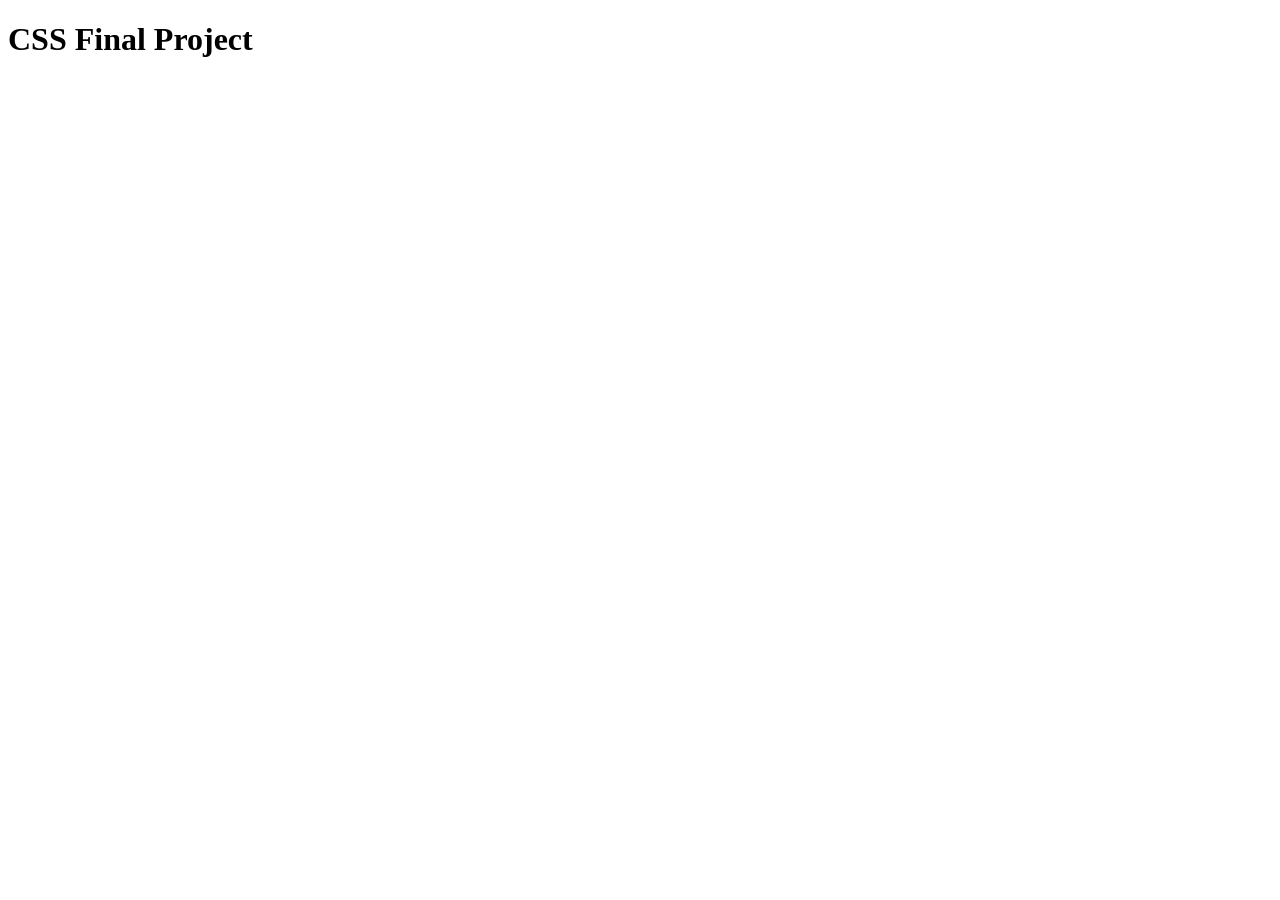
==== index.html @ 3f0e7e7d "edited index" ====
<!DOCTYPE html>
<html lang="en">
<head>
    <meta charset="UTF-8">
    <meta name="viewport" content="width=device-width, initial-scale=1.0">
    <title>Document</title>
</head>
<body>
    <h1>CSS Final Project</h1>
</body>
</html>
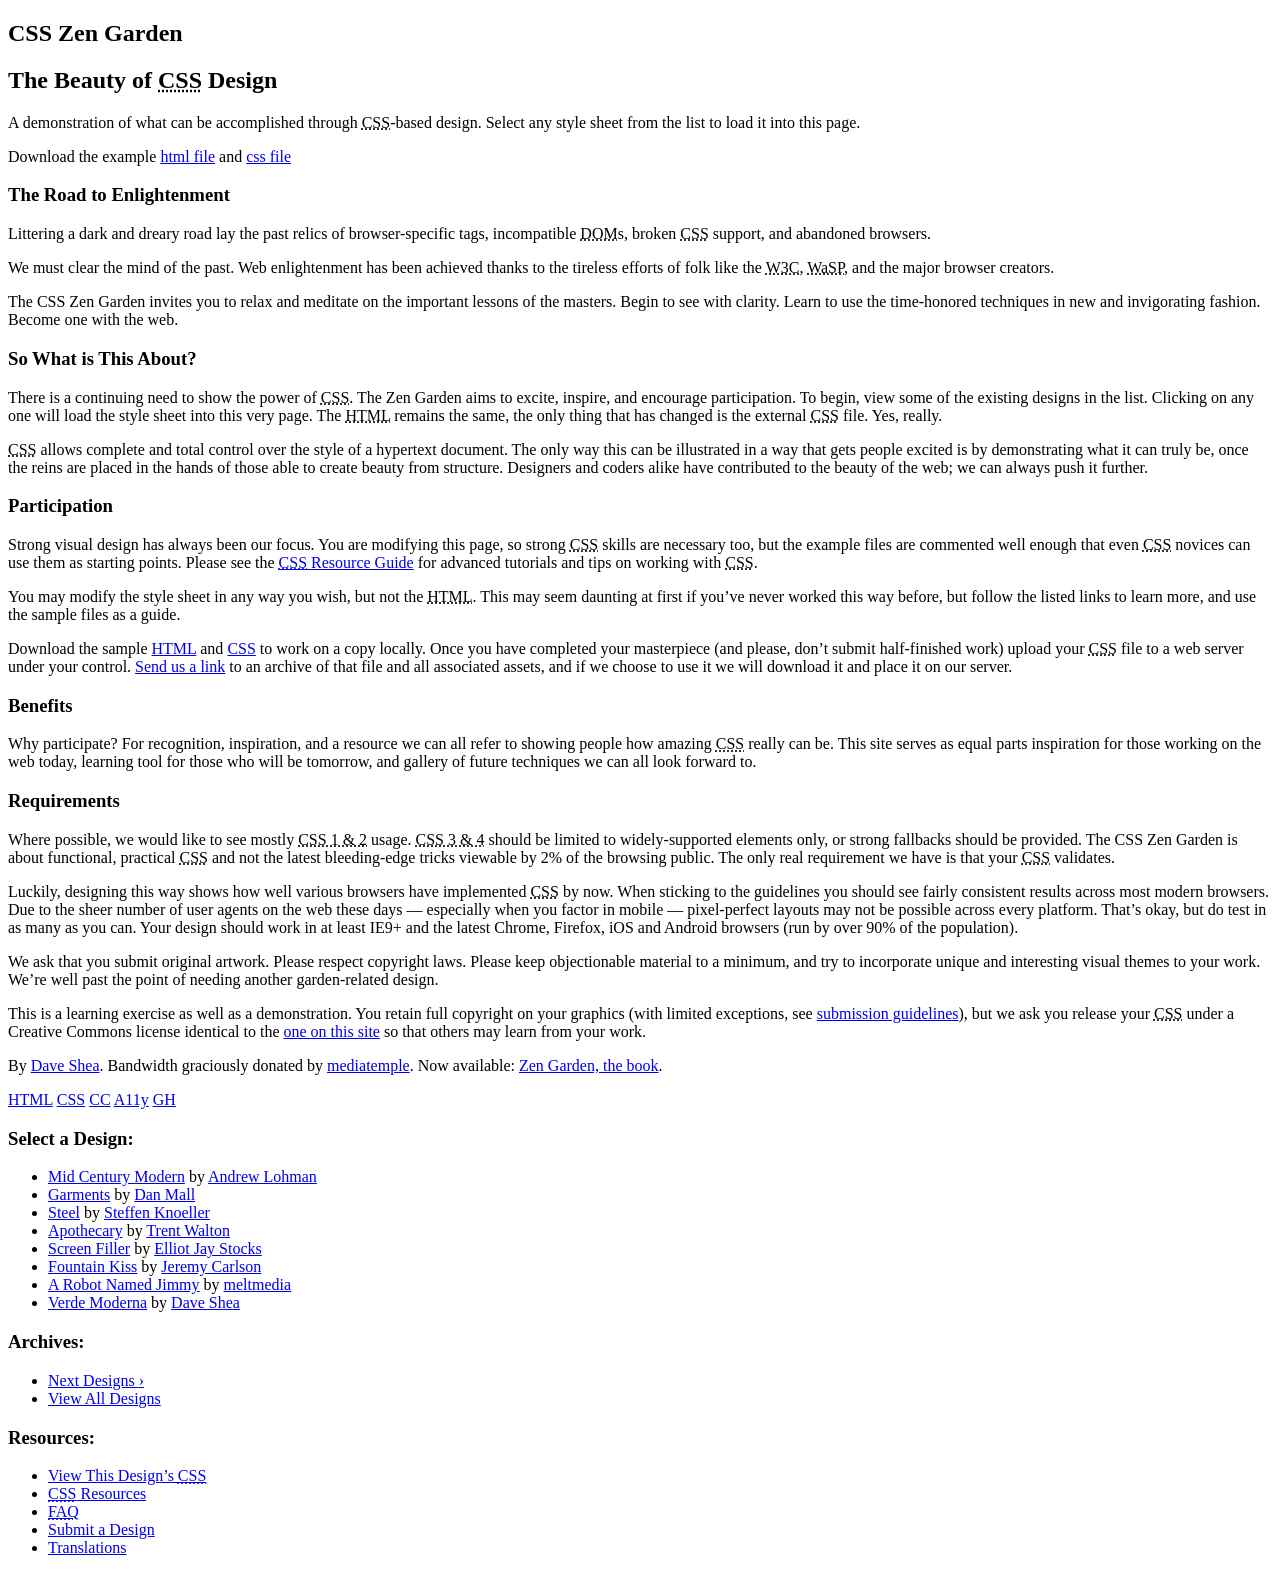
==== commit a71301fc: "unzipped the starter files into the folder for final project" ====
--- a/index.html
+++ b/index.html
@@ -1,11 +1,144 @@
 <!DOCTYPE html>
 <html lang="en">
 <head>
-    <meta charset="UTF-8">
-    <meta name="viewport" content="width=device-width, initial-scale=1.0">
-    <title>Document</title>
+	<meta charset="utf-8">
+	<title>CSS Zen Garden: The Beauty of CSS Design</title>
+	<link rel="stylesheet" media="screen" href="style.css">
+	<meta name="viewport" content="width=device-width, initial-scale=1.0">
 </head>
-<body>
-    <h1>CSS Final Project</h1>
+
+<body id="css-zen-garden">
+<div class="page-wrapper">
+
+	<section class="intro" id="zen-intro">
+		<header role="banner">
+			<h1>CSS Zen Garden</h1>
+			<h2>The Beauty of <abbr title="Cascading Style Sheets">CSS</abbr> Design</h2>
+		</header>
+
+		<div class="summary" id="zen-summary" role="article">
+			<p>A demonstration of what can be accomplished through <abbr title="Cascading Style Sheets">CSS</abbr>-based design. Select any style sheet from the list to load it into this page.</p>
+			<p>Download the example <a href="http://www.csszengarden.com/examples/index" title="This page's source HTML code, not to be modified.">html file</a> and <a href="http://www.csszengarden.com/examples/style.css" title="This page's sample CSS, the file you may modify.">css file</a></p>
+		</div>
+
+		<div class="preamble" id="zen-preamble" role="article">
+			<h3>The Road to Enlightenment</h3>
+			<p>Littering a dark and dreary road lay the past relics of browser-specific tags, incompatible <abbr title="Document Object Model">DOM</abbr>s, broken <abbr title="Cascading Style Sheets">CSS</abbr> support, and abandoned browsers.</p>
+			<p>We must clear the mind of the past. Web enlightenment has been achieved thanks to the tireless efforts of folk like the <abbr title="World Wide Web Consortium">W3C</abbr>, <abbr title="Web Standards Project">WaSP</abbr>, and the major browser creators.</p>
+			<p>The CSS Zen Garden invites you to relax and meditate on the important lessons of the masters. Begin to see with clarity. Learn to use the time-honored techniques in new and invigorating fashion. Become one with the web.</p>
+		</div>
+	</section>
+
+	<div class="main supporting" id="zen-supporting" role="main">
+		<div class="explanation" id="zen-explanation" role="article">
+			<h3>So What is This About?</h3>
+			<p>There is a continuing need to show the power of <abbr title="Cascading Style Sheets">CSS</abbr>. The Zen Garden aims to excite, inspire, and encourage participation. To begin, view some of the existing designs in the list. Clicking on any one will load the style sheet into this very page. The <abbr title="HyperText Markup Language">HTML</abbr> remains the same, the only thing that has changed is the external <abbr title="Cascading Style Sheets">CSS</abbr> file. Yes, really.</p>
+			<p><abbr title="Cascading Style Sheets">CSS</abbr> allows complete and total control over the style of a hypertext document. The only way this can be illustrated in a way that gets people excited is by demonstrating what it can truly be, once the reins are placed in the hands of those able to create beauty from structure. Designers and coders alike have contributed to the beauty of the web; we can always push it further.</p>
+		</div>
+
+		<div class="participation" id="zen-participation" role="article">
+			<h3>Participation</h3>
+			<p>Strong visual design has always been our focus. You are modifying this page, so strong <abbr title="Cascading Style Sheets">CSS</abbr> skills are necessary too, but the example files are commented well enough that even <abbr title="Cascading Style Sheets">CSS</abbr> novices can use them as starting points. Please see the <a href="http://www.mezzoblue.com/zengarden/resources/" title="A listing of CSS-related resources"><abbr title="Cascading Style Sheets">CSS</abbr> Resource Guide</a> for advanced tutorials and tips on working with <abbr title="Cascading Style Sheets">CSS</abbr>.</p>
+			<p>You may modify the style sheet in any way you wish, but not the <abbr title="HyperText Markup Language">HTML</abbr>. This may seem daunting at first if you&#8217;ve never worked this way before, but follow the listed links to learn more, and use the sample files as a guide.</p>
+			<p>Download the sample <a href="http://www.csszengarden.com/examples/index" title="This page's source HTML code, not to be modified.">HTML</a> and <a href="http://www.csszengarden.com/examples/style.css" title="This page's sample CSS, the file you may modify.">CSS</a> to work on a copy locally. Once you have completed your masterpiece (and please, don&#8217;t submit half-finished work) upload your <abbr title="Cascading Style Sheets">CSS</abbr> file to a web server under your control. <a href="http://www.mezzoblue.com/zengarden/submit/" title="Use the contact form to send us your CSS file">Send us a link</a> to an archive of that file and all associated assets, and if we choose to use it we will download it and place it on our server.</p>
+		</div>
+
+		<div class="benefits" id="zen-benefits" role="article">
+			<h3>Benefits</h3>
+			<p>Why participate? For recognition, inspiration, and a resource we can all refer to showing people how amazing <abbr title="Cascading Style Sheets">CSS</abbr> really can be. This site serves as equal parts inspiration for those working on the web today, learning tool for those who will be tomorrow, and gallery of future techniques we can all look forward to.</p>
+		</div>
+
+		<div class="requirements" id="zen-requirements" role="article">
+			<h3>Requirements</h3>
+			<p>Where possible, we would like to see mostly <abbr title="Cascading Style Sheets, levels 1 and 2">CSS 1 &amp; 2</abbr> usage. <abbr title="Cascading Style Sheets, levels 3 and 4">CSS 3 &amp; 4</abbr> should be limited to widely-supported elements only, or strong fallbacks should be provided. The CSS Zen Garden is about functional, practical <abbr title="Cascading Style Sheets">CSS</abbr> and not the latest bleeding-edge tricks viewable by 2% of the browsing public. The only real requirement we have is that your <abbr title="Cascading Style Sheets">CSS</abbr> validates.</p>
+			<p>Luckily, designing this way shows how well various browsers have implemented <abbr title="Cascading Style Sheets">CSS</abbr> by now. When sticking to the guidelines you should see fairly consistent results across most modern browsers. Due to the sheer number of user agents on the web these days &#8212; especially when you factor in mobile &#8212; pixel-perfect layouts may not be possible across every platform. That&#8217;s okay, but do test in as many as you can. Your design should work in at least IE9+ and the latest Chrome, Firefox, iOS and Android browsers (run by over 90% of the population).</p>
+			<p>We ask that you submit original artwork. Please respect copyright laws. Please keep objectionable material to a minimum, and try to incorporate unique and interesting visual themes to your work. We&#8217;re well past the point of needing another garden-related design.</p>
+			<p>This is a learning exercise as well as a demonstration. You retain full copyright on your graphics (with limited exceptions, see <a href="http://www.mezzoblue.com/zengarden/submit/guidelines/">submission guidelines</a>), but we ask you release your <abbr title="Cascading Style Sheets">CSS</abbr> under a Creative Commons license identical to the <a href="http://creativecommons.org/licenses/by-nc-sa/3.0/" title="View the Zen Garden's license information.">one on this site</a> so that others may learn from your work.</p>
+			<p role="contentinfo">By <a href="http://www.mezzoblue.com/">Dave Shea</a>. Bandwidth graciously donated by <a href="http://www.mediatemple.net/">mediatemple</a>. Now available: <a href="http://www.amazon.com/exec/obidos/ASIN/0321303474/mezzoblue-20/">Zen Garden, the book</a>.</p>
+		</div>
+
+		<footer>
+			<a href="http://validator.w3.org/check/referer" title="Check the validity of this site&#8217;s HTML" class="zen-validate-html">HTML</a>
+			<a href="http://jigsaw.w3.org/css-validator/check/referer" title="Check the validity of this site&#8217;s CSS" class="zen-validate-css">CSS</a>
+			<a href="http://creativecommons.org/licenses/by-nc-sa/3.0/" title="View the Creative Commons license of this site: Attribution-NonCommercial-ShareAlike." class="zen-license">CC</a>
+			<a href="http://mezzoblue.com/zengarden/faq/#aaa" title="Read about the accessibility of this site" class="zen-accessibility">A11y</a>
+			<a href="https://github.com/mezzoblue/csszengarden.com" title="Fork this site on Github" class="zen-github">GH</a>
+		</footer>
+
+	</div>
+
+
+	<aside class="sidebar" role="complementary">
+		<div class="wrapper">
+
+			<div class="design-selection" id="design-selection">
+				<h3 class="select">Select a Design:</h3>
+				<nav role="navigation">
+					<ul>
+					<li>
+						<a href="http://www.csszengarden.com/221/" class="design-name">Mid Century Modern</a> by						<a href="http://andrewlohman.com/" class="designer-name">Andrew Lohman</a>
+					</li>					<li>
+						<a href="http://www.csszengarden.com/220/" class="design-name">Garments</a> by						<a href="http://danielmall.com/" class="designer-name">Dan Mall</a>
+					</li>					<li>
+						<a href="http://www.csszengarden.com/219/" class="design-name">Steel</a> by						<a href="http://steffen-knoeller.de" class="designer-name">Steffen Knoeller</a>
+					</li>					<li>
+						<a href="http://www.csszengarden.com/218/" class="design-name">Apothecary</a> by						<a href="http://trentwalton.com" class="designer-name">Trent Walton</a>
+					</li>					<li>
+						<a href="http://www.csszengarden.com/217/" class="design-name">Screen Filler</a> by						<a href="http://elliotjaystocks.com/" class="designer-name">Elliot Jay Stocks</a>
+					</li>					<li>
+						<a href="http://www.csszengarden.com/216/" class="design-name">Fountain Kiss</a> by						<a href="http://jeremycarlson.com" class="designer-name">Jeremy Carlson</a>
+					</li>					<li>
+						<a href="http://www.csszengarden.com/215/" class="design-name">A Robot Named Jimmy</a> by						<a href="http://meltmedia.com/" class="designer-name">meltmedia</a>
+					</li>					<li>
+						<a href="http://www.csszengarden.com/214/" class="design-name">Verde Moderna</a> by						<a href="http://www.mezzoblue.com/" class="designer-name">Dave Shea</a>
+					</li>					</ul>
+				</nav>
+			</div>
+
+			<div class="design-archives" id="design-archives">
+				<h3 class="archives">Archives:</h3>
+				<nav role="navigation">
+					<ul>
+						<li class="next">
+							<a href="http://www.csszengarden.com/214/page1">
+								Next Designs <span class="indicator">&rsaquo;</span>
+							</a>
+						</li>
+						<li class="viewall">
+							<a href="http://www.mezzoblue.com/zengarden/alldesigns/" title="View every submission to the Zen Garden.">
+								View All Designs							</a>
+						</li>
+					</ul>
+				</nav>
+			</div>
+
+			<div class="zen-resources" id="zen-resources">
+				<h3 class="resources">Resources:</h3>
+				<ul>
+					<li class="view-css">
+						<a href="style.css" title="View the source CSS file of the currently-viewed design.">
+							View This Design&#8217;s <abbr title="Cascading Style Sheets">CSS</abbr>						</a>
+					</li>
+					<li class="css-resources">
+						<a href="http://www.mezzoblue.com/zengarden/resources/" title="Links to great sites with information on using CSS.">
+							<abbr title="Cascading Style Sheets">CSS</abbr> Resources						</a>
+					</li>
+					<li class="zen-faq">
+						<a href="http://www.mezzoblue.com/zengarden/faq/" title="A list of Frequently Asked Questions about the Zen Garden.">
+							<abbr title="Frequently Asked Questions">FAQ</abbr>						</a>
+					</li>
+					<li class="zen-submit">
+						<a href="http://www.mezzoblue.com/zengarden/submit/" title="Send in your own CSS file.">
+							Submit a Design						</a>
+					</li>
+					<li class="zen-translations">
+						<a href="http://www.mezzoblue.com/zengarden/translations/" title="View translated versions of this page.">
+							Translations						</a>
+					</li>
+				</ul>
+			</div>
+		</div>
+	</aside>
+</div>
 </body>
 </html>
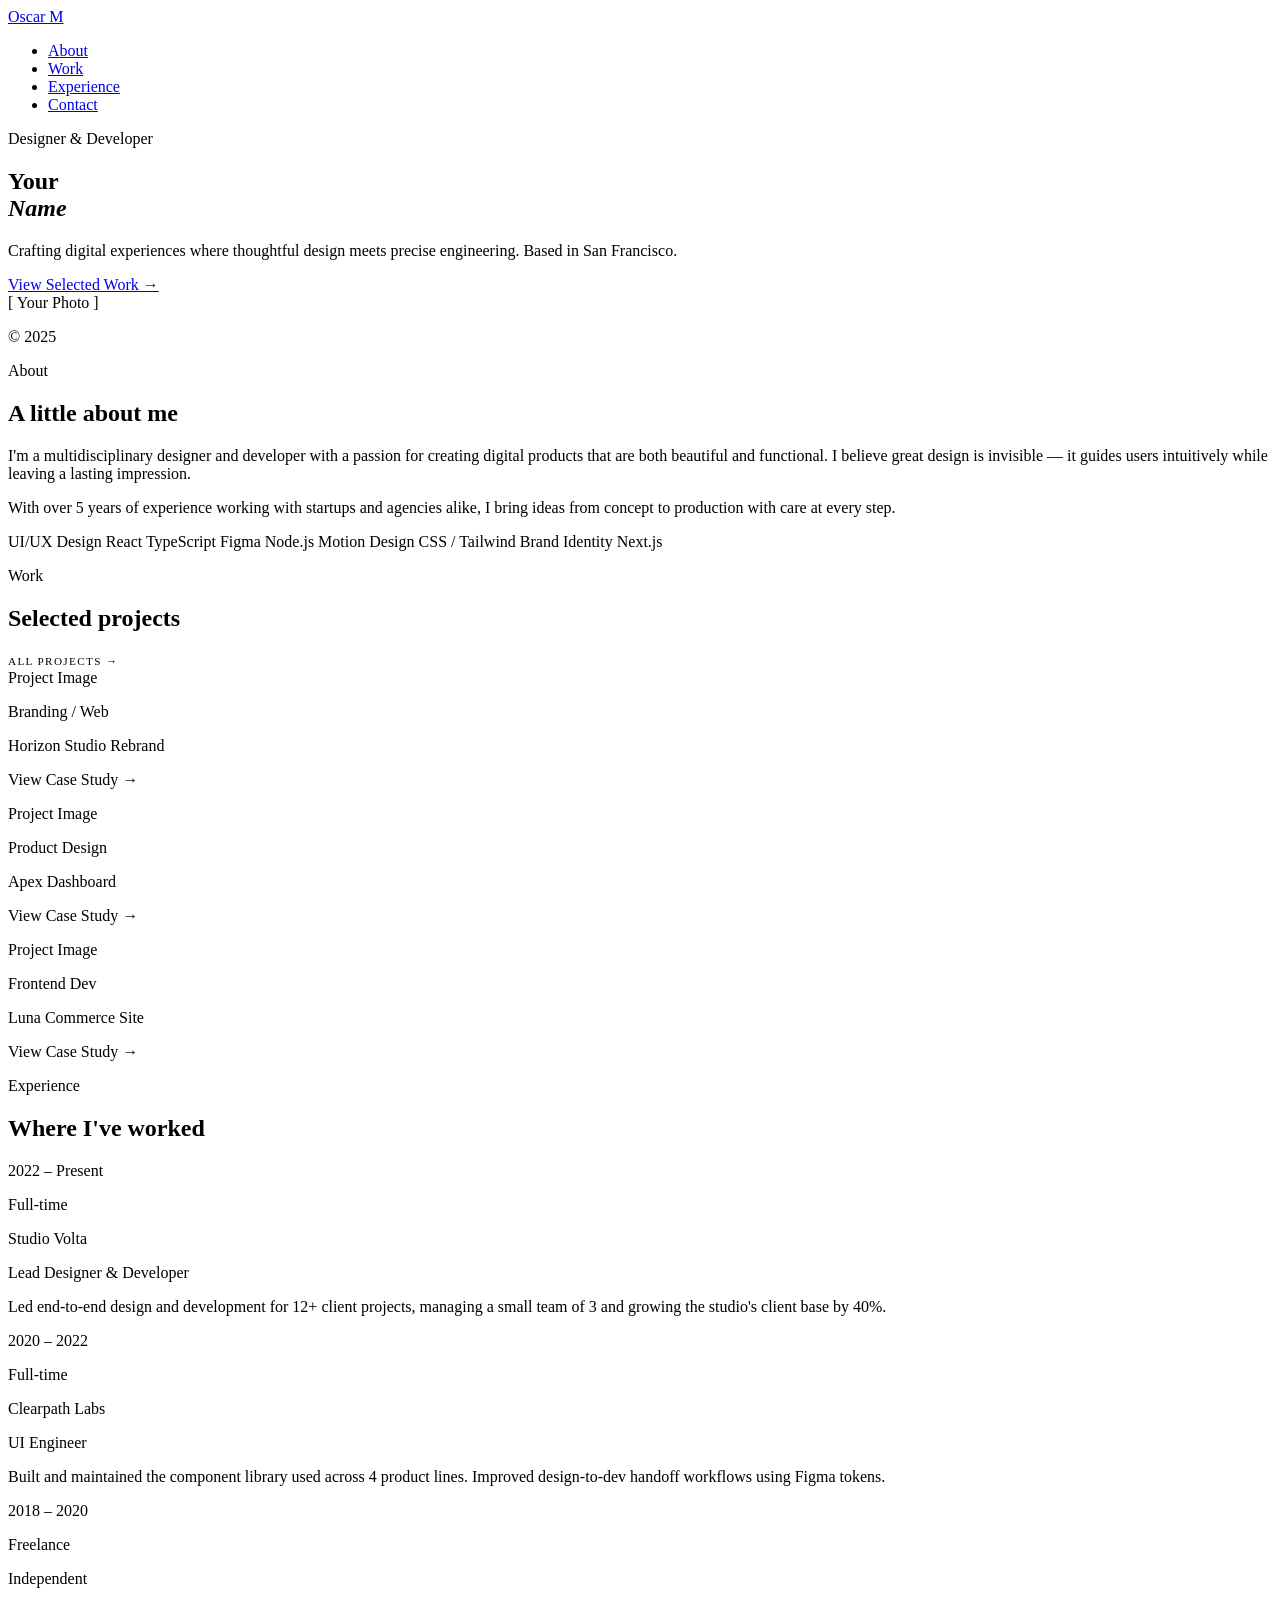
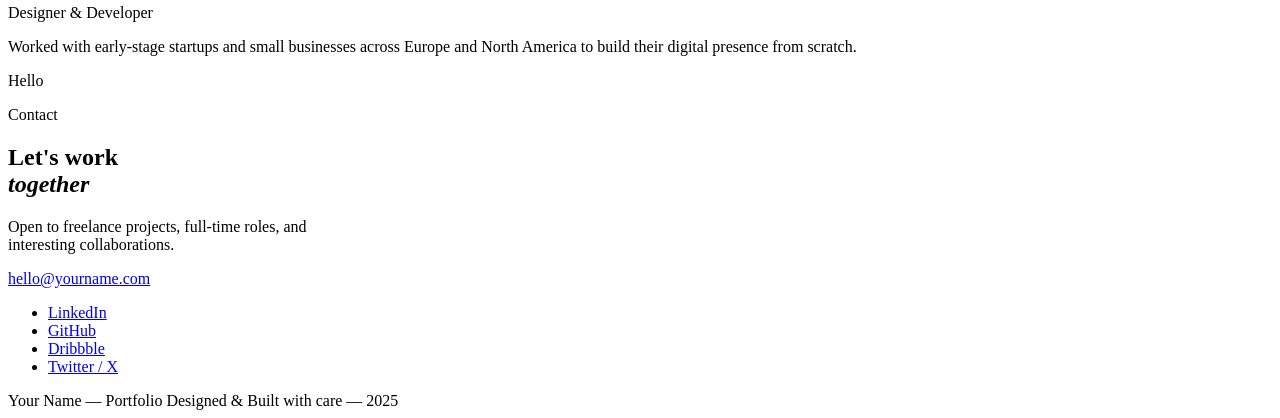
==== commit a08e1230: "Rename Main.html to index.html" ====
--- a/index.html
+++ b/index.html
@@ -1,144 +1,205 @@
-<!DOCTYPE html>
-<html lang="en">
-<head>
-	<meta charset="utf-8">
-	<title>CSS Zen Garden: The Beauty of CSS Design</title>
-	<link rel="stylesheet" media="screen" href="style.css">
-	<meta name="viewport" content="width=device-width, initial-scale=1.0">
-</head>
-
-<body id="css-zen-garden">
-<div class="page-wrapper">
-
-	<section class="intro" id="zen-intro">
-		<header role="banner">
-			<h1>CSS Zen Garden</h1>
-			<h2>The Beauty of <abbr title="Cascading Style Sheets">CSS</abbr> Design</h2>
-		</header>
-
-		<div class="summary" id="zen-summary" role="article">
-			<p>A demonstration of what can be accomplished through <abbr title="Cascading Style Sheets">CSS</abbr>-based design. Select any style sheet from the list to load it into this page.</p>
-			<p>Download the example <a href="http://www.csszengarden.com/examples/index" title="This page's source HTML code, not to be modified.">html file</a> and <a href="http://www.csszengarden.com/examples/style.css" title="This page's sample CSS, the file you may modify.">css file</a></p>
-		</div>
-
-		<div class="preamble" id="zen-preamble" role="article">
-			<h3>The Road to Enlightenment</h3>
-			<p>Littering a dark and dreary road lay the past relics of browser-specific tags, incompatible <abbr title="Document Object Model">DOM</abbr>s, broken <abbr title="Cascading Style Sheets">CSS</abbr> support, and abandoned browsers.</p>
-			<p>We must clear the mind of the past. Web enlightenment has been achieved thanks to the tireless efforts of folk like the <abbr title="World Wide Web Consortium">W3C</abbr>, <abbr title="Web Standards Project">WaSP</abbr>, and the major browser creators.</p>
-			<p>The CSS Zen Garden invites you to relax and meditate on the important lessons of the masters. Begin to see with clarity. Learn to use the time-honored techniques in new and invigorating fashion. Become one with the web.</p>
-		</div>
-	</section>
-
-	<div class="main supporting" id="zen-supporting" role="main">
-		<div class="explanation" id="zen-explanation" role="article">
-			<h3>So What is This About?</h3>
-			<p>There is a continuing need to show the power of <abbr title="Cascading Style Sheets">CSS</abbr>. The Zen Garden aims to excite, inspire, and encourage participation. To begin, view some of the existing designs in the list. Clicking on any one will load the style sheet into this very page. The <abbr title="HyperText Markup Language">HTML</abbr> remains the same, the only thing that has changed is the external <abbr title="Cascading Style Sheets">CSS</abbr> file. Yes, really.</p>
-			<p><abbr title="Cascading Style Sheets">CSS</abbr> allows complete and total control over the style of a hypertext document. The only way this can be illustrated in a way that gets people excited is by demonstrating what it can truly be, once the reins are placed in the hands of those able to create beauty from structure. Designers and coders alike have contributed to the beauty of the web; we can always push it further.</p>
-		</div>
-
-		<div class="participation" id="zen-participation" role="article">
-			<h3>Participation</h3>
-			<p>Strong visual design has always been our focus. You are modifying this page, so strong <abbr title="Cascading Style Sheets">CSS</abbr> skills are necessary too, but the example files are commented well enough that even <abbr title="Cascading Style Sheets">CSS</abbr> novices can use them as starting points. Please see the <a href="http://www.mezzoblue.com/zengarden/resources/" title="A listing of CSS-related resources"><abbr title="Cascading Style Sheets">CSS</abbr> Resource Guide</a> for advanced tutorials and tips on working with <abbr title="Cascading Style Sheets">CSS</abbr>.</p>
-			<p>You may modify the style sheet in any way you wish, but not the <abbr title="HyperText Markup Language">HTML</abbr>. This may seem daunting at first if you&#8217;ve never worked this way before, but follow the listed links to learn more, and use the sample files as a guide.</p>
-			<p>Download the sample <a href="http://www.csszengarden.com/examples/index" title="This page's source HTML code, not to be modified.">HTML</a> and <a href="http://www.csszengarden.com/examples/style.css" title="This page's sample CSS, the file you may modify.">CSS</a> to work on a copy locally. Once you have completed your masterpiece (and please, don&#8217;t submit half-finished work) upload your <abbr title="Cascading Style Sheets">CSS</abbr> file to a web server under your control. <a href="http://www.mezzoblue.com/zengarden/submit/" title="Use the contact form to send us your CSS file">Send us a link</a> to an archive of that file and all associated assets, and if we choose to use it we will download it and place it on our server.</p>
-		</div>
-
-		<div class="benefits" id="zen-benefits" role="article">
-			<h3>Benefits</h3>
-			<p>Why participate? For recognition, inspiration, and a resource we can all refer to showing people how amazing <abbr title="Cascading Style Sheets">CSS</abbr> really can be. This site serves as equal parts inspiration for those working on the web today, learning tool for those who will be tomorrow, and gallery of future techniques we can all look forward to.</p>
-		</div>
-
-		<div class="requirements" id="zen-requirements" role="article">
-			<h3>Requirements</h3>
-			<p>Where possible, we would like to see mostly <abbr title="Cascading Style Sheets, levels 1 and 2">CSS 1 &amp; 2</abbr> usage. <abbr title="Cascading Style Sheets, levels 3 and 4">CSS 3 &amp; 4</abbr> should be limited to widely-supported elements only, or strong fallbacks should be provided. The CSS Zen Garden is about functional, practical <abbr title="Cascading Style Sheets">CSS</abbr> and not the latest bleeding-edge tricks viewable by 2% of the browsing public. The only real requirement we have is that your <abbr title="Cascading Style Sheets">CSS</abbr> validates.</p>
-			<p>Luckily, designing this way shows how well various browsers have implemented <abbr title="Cascading Style Sheets">CSS</abbr> by now. When sticking to the guidelines you should see fairly consistent results across most modern browsers. Due to the sheer number of user agents on the web these days &#8212; especially when you factor in mobile &#8212; pixel-perfect layouts may not be possible across every platform. That&#8217;s okay, but do test in as many as you can. Your design should work in at least IE9+ and the latest Chrome, Firefox, iOS and Android browsers (run by over 90% of the population).</p>
-			<p>We ask that you submit original artwork. Please respect copyright laws. Please keep objectionable material to a minimum, and try to incorporate unique and interesting visual themes to your work. We&#8217;re well past the point of needing another garden-related design.</p>
-			<p>This is a learning exercise as well as a demonstration. You retain full copyright on your graphics (with limited exceptions, see <a href="http://www.mezzoblue.com/zengarden/submit/guidelines/">submission guidelines</a>), but we ask you release your <abbr title="Cascading Style Sheets">CSS</abbr> under a Creative Commons license identical to the <a href="http://creativecommons.org/licenses/by-nc-sa/3.0/" title="View the Zen Garden's license information.">one on this site</a> so that others may learn from your work.</p>
-			<p role="contentinfo">By <a href="http://www.mezzoblue.com/">Dave Shea</a>. Bandwidth graciously donated by <a href="http://www.mediatemple.net/">mediatemple</a>. Now available: <a href="http://www.amazon.com/exec/obidos/ASIN/0321303474/mezzoblue-20/">Zen Garden, the book</a>.</p>
-		</div>
-
-		<footer>
-			<a href="http://validator.w3.org/check/referer" title="Check the validity of this site&#8217;s HTML" class="zen-validate-html">HTML</a>
-			<a href="http://jigsaw.w3.org/css-validator/check/referer" title="Check the validity of this site&#8217;s CSS" class="zen-validate-css">CSS</a>
-			<a href="http://creativecommons.org/licenses/by-nc-sa/3.0/" title="View the Creative Commons license of this site: Attribution-NonCommercial-ShareAlike." class="zen-license">CC</a>
-			<a href="http://mezzoblue.com/zengarden/faq/#aaa" title="Read about the accessibility of this site" class="zen-accessibility">A11y</a>
-			<a href="https://github.com/mezzoblue/csszengarden.com" title="Fork this site on Github" class="zen-github">GH</a>
-		</footer>
-
-	</div>
-
-
-	<aside class="sidebar" role="complementary">
-		<div class="wrapper">
-
-			<div class="design-selection" id="design-selection">
-				<h3 class="select">Select a Design:</h3>
-				<nav role="navigation">
-					<ul>
-					<li>
-						<a href="http://www.csszengarden.com/221/" class="design-name">Mid Century Modern</a> by						<a href="http://andrewlohman.com/" class="designer-name">Andrew Lohman</a>
-					</li>					<li>
-						<a href="http://www.csszengarden.com/220/" class="design-name">Garments</a> by						<a href="http://danielmall.com/" class="designer-name">Dan Mall</a>
-					</li>					<li>
-						<a href="http://www.csszengarden.com/219/" class="design-name">Steel</a> by						<a href="http://steffen-knoeller.de" class="designer-name">Steffen Knoeller</a>
-					</li>					<li>
-						<a href="http://www.csszengarden.com/218/" class="design-name">Apothecary</a> by						<a href="http://trentwalton.com" class="designer-name">Trent Walton</a>
-					</li>					<li>
-						<a href="http://www.csszengarden.com/217/" class="design-name">Screen Filler</a> by						<a href="http://elliotjaystocks.com/" class="designer-name">Elliot Jay Stocks</a>
-					</li>					<li>
-						<a href="http://www.csszengarden.com/216/" class="design-name">Fountain Kiss</a> by						<a href="http://jeremycarlson.com" class="designer-name">Jeremy Carlson</a>
-					</li>					<li>
-						<a href="http://www.csszengarden.com/215/" class="design-name">A Robot Named Jimmy</a> by						<a href="http://meltmedia.com/" class="designer-name">meltmedia</a>
-					</li>					<li>
-						<a href="http://www.csszengarden.com/214/" class="design-name">Verde Moderna</a> by						<a href="http://www.mezzoblue.com/" class="designer-name">Dave Shea</a>
-					</li>					</ul>
-				</nav>
-			</div>
-
-			<div class="design-archives" id="design-archives">
-				<h3 class="archives">Archives:</h3>
-				<nav role="navigation">
-					<ul>
-						<li class="next">
-							<a href="http://www.csszengarden.com/214/page1">
-								Next Designs <span class="indicator">&rsaquo;</span>
-							</a>
-						</li>
-						<li class="viewall">
-							<a href="http://www.mezzoblue.com/zengarden/alldesigns/" title="View every submission to the Zen Garden.">
-								View All Designs							</a>
-						</li>
-					</ul>
-				</nav>
-			</div>
-
-			<div class="zen-resources" id="zen-resources">
-				<h3 class="resources">Resources:</h3>
-				<ul>
-					<li class="view-css">
-						<a href="style.css" title="View the source CSS file of the currently-viewed design.">
-							View This Design&#8217;s <abbr title="Cascading Style Sheets">CSS</abbr>						</a>
-					</li>
-					<li class="css-resources">
-						<a href="http://www.mezzoblue.com/zengarden/resources/" title="Links to great sites with information on using CSS.">
-							<abbr title="Cascading Style Sheets">CSS</abbr> Resources						</a>
-					</li>
-					<li class="zen-faq">
-						<a href="http://www.mezzoblue.com/zengarden/faq/" title="A list of Frequently Asked Questions about the Zen Garden.">
-							<abbr title="Frequently Asked Questions">FAQ</abbr>						</a>
-					</li>
-					<li class="zen-submit">
-						<a href="http://www.mezzoblue.com/zengarden/submit/" title="Send in your own CSS file.">
-							Submit a Design						</a>
-					</li>
-					<li class="zen-translations">
-						<a href="http://www.mezzoblue.com/zengarden/translations/" title="View translated versions of this page.">
-							Translations						</a>
-					</li>
-				</ul>
-			</div>
-		</div>
-	</aside>
-</div>
-</body>
-</html>+<!DOCTYPE html>
+<html lang="en">
+<head>
+    <meta charset="UTF-8">
+    <meta name="viewport" content="width=device-width, initial-scale=1.0">
+    <title>Document</title>
+</head>
+<body>
+    <div class="cursor" id="cursor"></div>
+  <div class="cursor-ring" id="cursorRing"></div>
+
+  <!-- NAV -->
+  <nav>
+    <a class="nav-logo" href="#">Oscar M</a>
+    <ul class="nav-links">
+      <li><a href="#about">About</a></li>
+      <li><a href="#work">Work</a></li>
+      <li><a href="#experience">Experience</a></li>
+      <li><a href="#contact">Contact</a></li>
+    </ul>
+  </nav>
+
+  <!-- HERO -->
+  <section id="hero">
+    <div class="hero-left">
+      <p class="hero-eyebrow">Designer &amp; Developer</p>
+      <h1 class="hero-name">Your<br /><em>Name</em></h1>
+      <p class="hero-tagline">
+        Crafting digital experiences where thoughtful design meets precise engineering. Based in San Francisco.
+      </p>
+      <a href="#work" class="hero-cta">View Selected Work →</a>
+    </div>
+    <div class="hero-right">
+      <div class="hero-photo-placeholder">[ Your Photo ]</div>
+      <p class="hero-number">©&nbsp;2025</p>
+    </div>
+  </section>
+
+  <!-- ABOUT -->
+  <section id="about">
+    <div>
+      <p class="section-label">About</p>
+      <h2 class="section-title reveal">A little about me</h2>
+    </div>
+    <div class="reveal">
+      <div class="about-bio">
+        <p>I'm a multidisciplinary designer and developer with a passion for creating digital products that are both beautiful and functional. I believe great design is invisible — it guides users intuitively while leaving a lasting impression.</p>
+        <p>With over 5 years of experience working with startups and agencies alike, I bring ideas from concept to production with care at every step.</p>
+      </div>
+      <div class="skills-grid">
+        <span class="skill-tag">UI/UX Design</span>
+        <span class="skill-tag">React</span>
+        <span class="skill-tag">TypeScript</span>
+        <span class="skill-tag">Figma</span>
+        <span class="skill-tag">Node.js</span>
+        <span class="skill-tag">Motion Design</span>
+        <span class="skill-tag">CSS / Tailwind</span>
+        <span class="skill-tag">Brand Identity</span>
+        <span class="skill-tag">Next.js</span>
+      </div>
+    </div>
+  </section>
+
+  <!-- WORK -->
+  <section id="work">
+    <div class="work-header reveal">
+      <div>
+        <p class="section-label">Work</p>
+        <h2 class="section-title">Selected projects</h2>
+      </div>
+      <a href="#" style="font-family:var(--font-mono);font-size:0.7rem;letter-spacing:0.12em;text-transform:uppercase;color:var(--muted);text-decoration:none;border-bottom:1px solid var(--sand);padding-bottom:0.2rem;">All Projects →</a>
+    </div>
+    <div class="projects-grid reveal">
+      <div class="project-card">
+        <div class="project-img-placeholder">Project Image</div>
+        <div class="project-overlay">
+          <p class="project-category">Branding / Web</p>
+          <p class="project-name">Horizon Studio Rebrand</p>
+          <p class="project-arrow">View Case Study →</p>
+        </div>
+      </div>
+      <div class="project-card">
+        <div class="project-img-placeholder">Project Image</div>
+        <div class="project-overlay">
+          <p class="project-category">Product Design</p>
+          <p class="project-name">Apex Dashboard</p>
+          <p class="project-arrow">View Case Study →</p>
+        </div>
+      </div>
+      <div class="project-card">
+        <div class="project-img-placeholder">Project Image</div>
+        <div class="project-overlay">
+          <p class="project-category">Frontend Dev</p>
+          <p class="project-name">Luna Commerce Site</p>
+          <p class="project-arrow">View Case Study →</p>
+        </div>
+      </div>
+    </div>
+  </section>
+
+  <!-- EXPERIENCE -->
+  <section id="experience">
+    <div>
+      <p class="section-label">Experience</p>
+      <h2 class="section-title reveal">Where I've worked</h2>
+    </div>
+    <div class="exp-list">
+      <div class="exp-item reveal">
+        <div>
+          <p class="exp-meta exp-year">2022 – Present</p>
+          <p class="exp-meta">Full-time</p>
+        </div>
+        <div>
+          <p class="exp-company">Studio Volta</p>
+          <p class="exp-role">Lead Designer &amp; Developer</p>
+          <p class="exp-desc">Led end-to-end design and development for 12+ client projects, managing a small team of 3 and growing the studio's client base by 40%.</p>
+        </div>
+      </div>
+      <div class="exp-item reveal">
+        <div>
+          <p class="exp-meta exp-year">2020 – 2022</p>
+          <p class="exp-meta">Full-time</p>
+        </div>
+        <div>
+          <p class="exp-company">Clearpath Labs</p>
+          <p class="exp-role">UI Engineer</p>
+          <p class="exp-desc">Built and maintained the component library used across 4 product lines. Improved design-to-dev handoff workflows using Figma tokens.</p>
+        </div>
+      </div>
+      <div class="exp-item reveal">
+        <div>
+          <p class="exp-meta exp-year">2018 – 2020</p>
+          <p class="exp-meta">Freelance</p>
+        </div>
+        <div>
+          <p class="exp-company">Independent</p>
+          <p class="exp-role">Designer &amp; Developer</p>
+          <p class="exp-desc">Worked with early-stage startups and small businesses across Europe and North America to build their digital presence from scratch.</p>
+        </div>
+      </div>
+    </div>
+  </section>
+
+  <!-- CONTACT -->
+  <section id="contact">
+    <p class="contact-bg-text">Hello</p>
+    <div class="contact-content reveal">
+      <p class="section-label" style="justify-content:center">Contact</p>
+      <h2 class="contact-title">Let's work<br /><em style="font-style:italic;color:var(--rust)">together</em></h2>
+      <p class="contact-sub">Open to freelance projects, full-time roles, and<br />interesting collaborations.</p>
+      <a href="mailto:hello@yourname.com" class="contact-email">hello@yourname.com</a>
+      <ul class="social-links">
+        <li><a href="#">LinkedIn</a></li>
+        <li><a href="#">GitHub</a></li>
+        <li><a href="#">Dribbble</a></li>
+        <li><a href="#">Twitter / X</a></li>
+      </ul>
+    </div>
+  </section>
+
+  <!-- FOOTER -->
+  <footer>
+    <span>Your Name — Portfolio</span>
+    <span>Designed &amp; Built with care — 2025</span>
+  </footer>
+
+  <script>
+    // Custom cursor
+    const cursor = document.getElementById('cursor');
+    const ring = document.getElementById('cursorRing');
+    let mx = 0, my = 0, rx = 0, ry = 0;
+    document.addEventListener('mousemove', e => { mx = e.clientX; my = e.clientY; });
+    (function animateCursor() {
+      cursor.style.left = mx + 'px';
+      cursor.style.top = my + 'px';
+      rx += (mx - rx) * 0.12;
+      ry += (my - ry) * 0.12;
+      ring.style.left = rx + 'px';
+      ring.style.top = ry + 'px';
+      requestAnimationFrame(animateCursor);
+    })();
+    document.querySelectorAll('a, button, .project-card, .skill-tag').forEach(el => {
+      el.addEventListener('mouseenter', () => {
+        cursor.style.width = '18px'; cursor.style.height = '18px';
+        ring.style.width = '52px'; ring.style.height = '52px';
+      });
+      el.addEventListener('mouseleave', () => {
+        cursor.style.width = '10px'; cursor.style.height = '10px';
+        ring.style.width = '36px'; ring.style.height = '36px';
+      });
+    });
+
+    // Scroll reveal
+    const reveals = document.querySelectorAll('.reveal');
+    const obs = new IntersectionObserver((entries) => {
+      entries.forEach((e, i) => {
+        if (e.isIntersecting) {
+          setTimeout(() => e.target.classList.add('visible'), i * 80);
+        }
+      });
+    }, { threshold: 0.1 });
+    reveals.forEach(el => obs.observe(el));
+  </script>
+</body>
+</html>
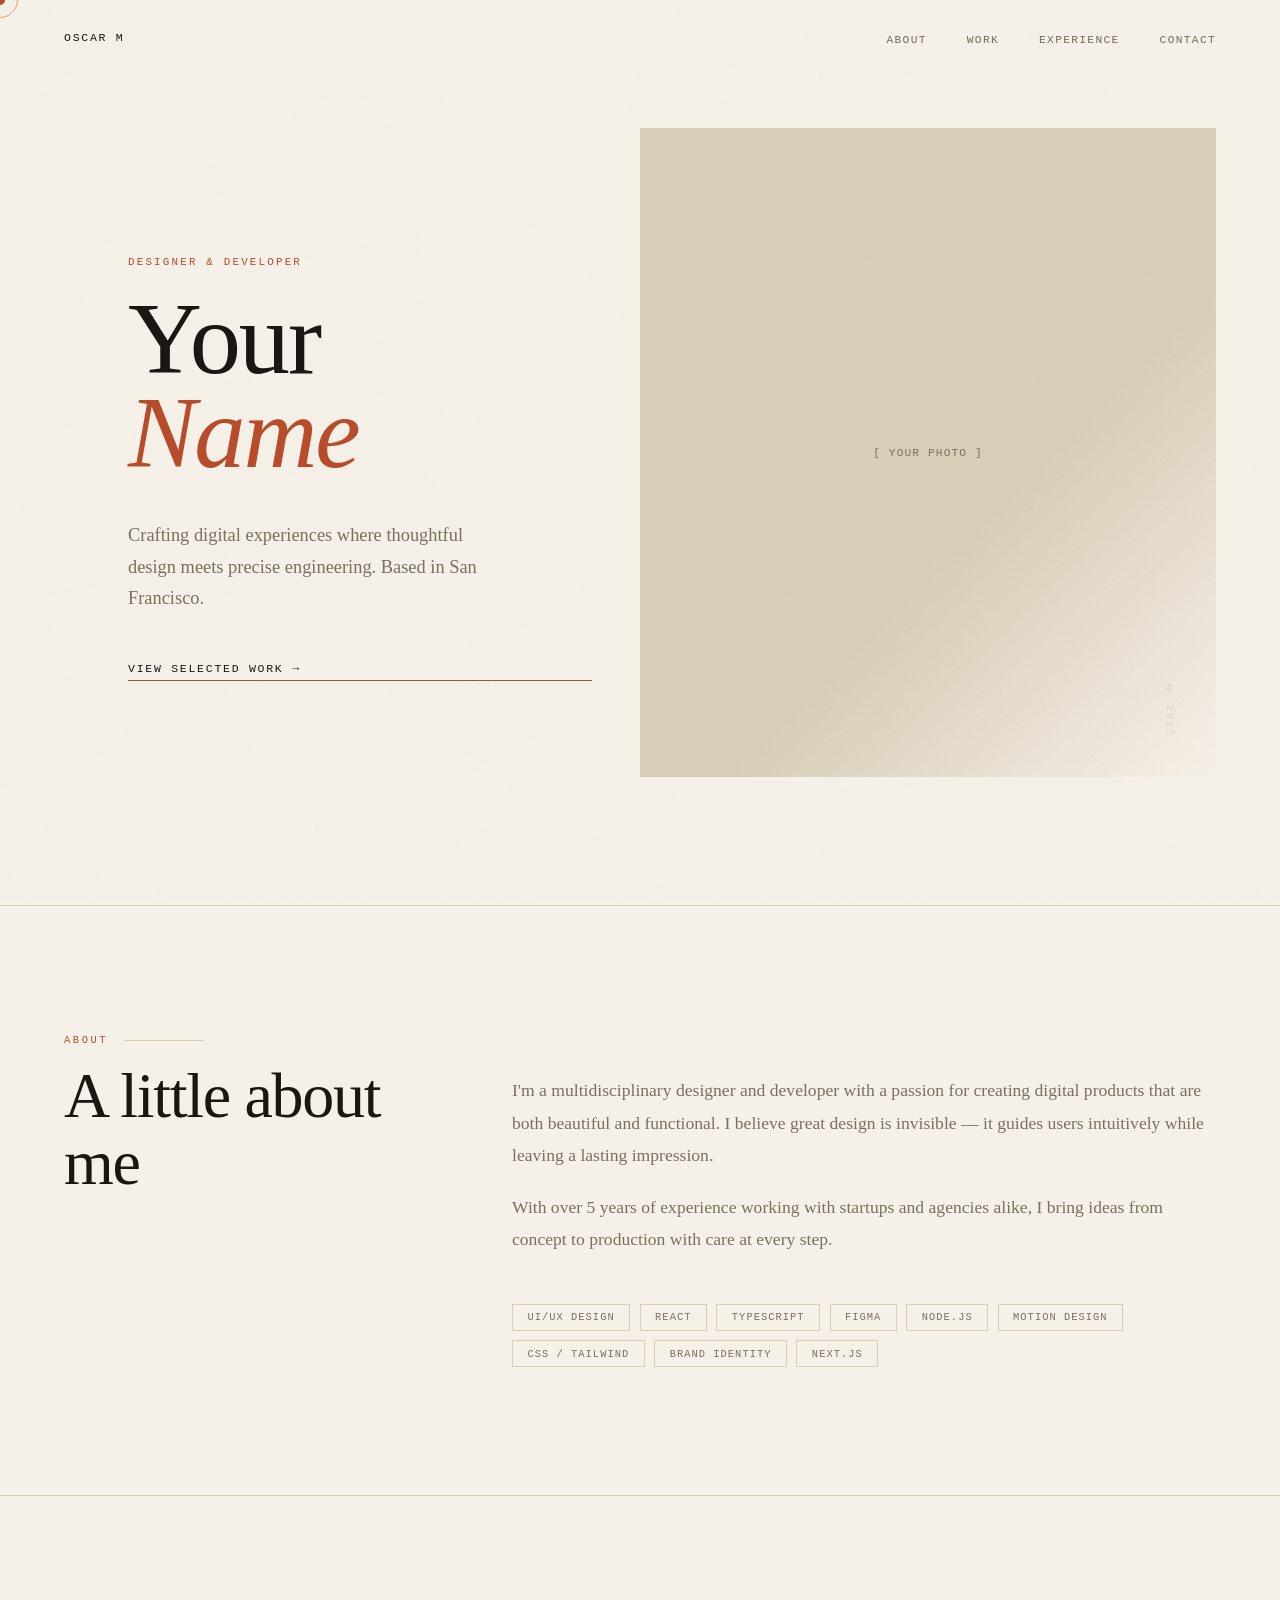
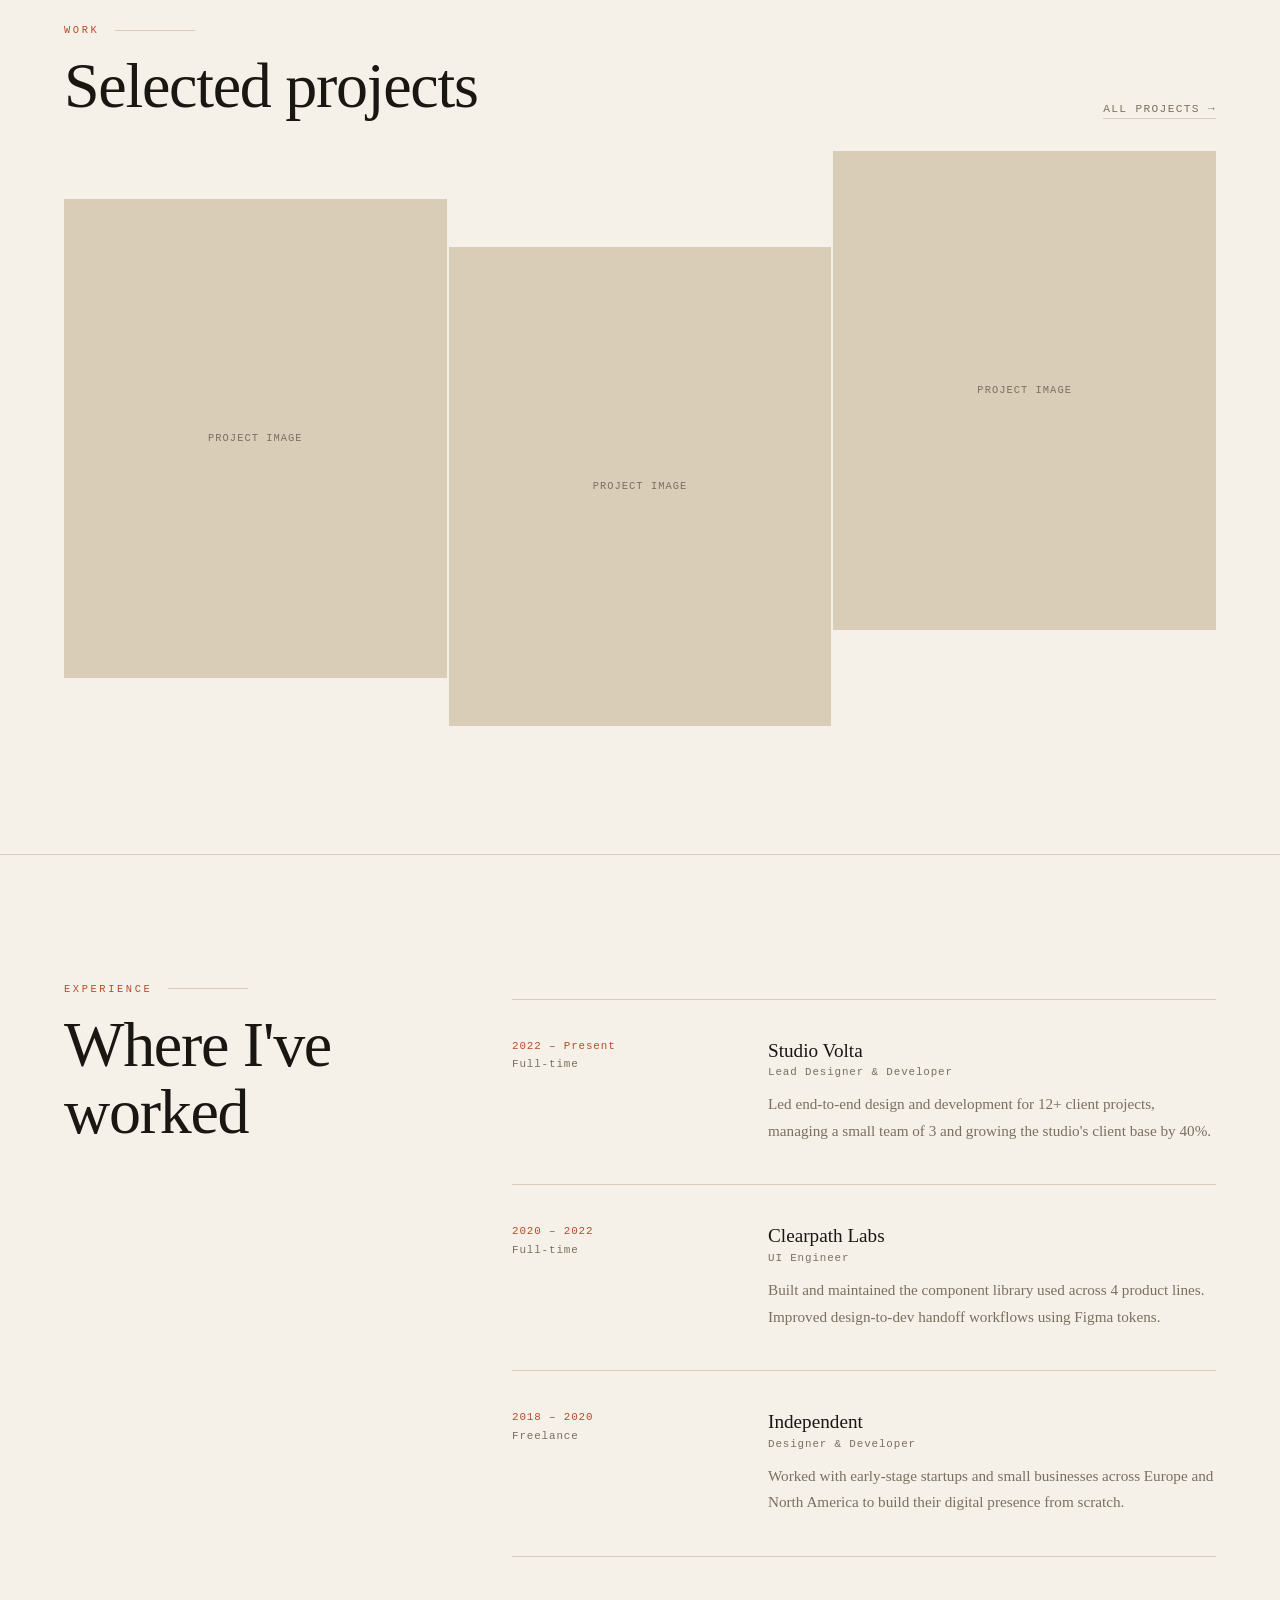
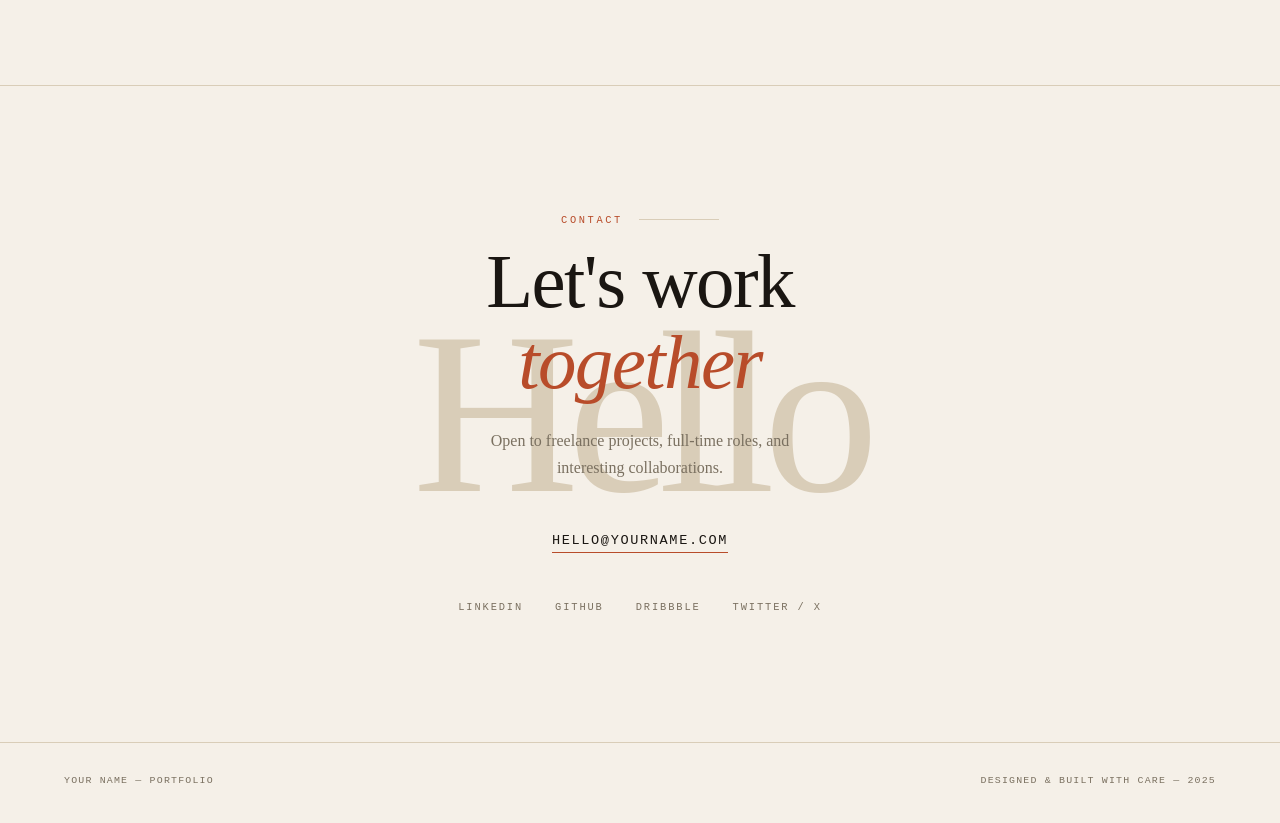
==== commit b5e8d97e: "attempt to fix same issue" ====
--- a/index.html
+++ b/index.html
@@ -4,6 +4,7 @@
     <meta charset="UTF-8">
     <meta name="viewport" content="width=device-width, initial-scale=1.0">
     <title>Document</title>
+    <link rel="stylesheet" href="Style.css">
 </head>
 <body>
     <div class="cursor" id="cursor"></div>
--- a/Style.css
+++ b/Style.css
@@ -0,0 +1,444 @@
+*, *::before, *::after { box-sizing: border-box; margin: 0; padding: 0; }
+
+    :root {
+      --cream: #f5f0e8;
+      --ink: #1a1612;
+      --rust: #b84c2a;
+      --sand: #d9cdb8;
+      --muted: #7a7060;
+      --font-display: 'Cormorant Garamond', Georgia, serif;
+      --font-mono: 'DM Mono', monospace;
+    }
+
+    html { scroll-behavior: smooth; }
+
+    body {
+      background: var(--cream);
+      color: var(--ink);
+      font-family: var(--font-display);
+      font-weight: 300;
+      overflow-x: hidden;
+      cursor: none;
+    }
+
+    /* Custom cursor */
+    .cursor {
+      width: 10px; height: 10px;
+      background: var(--rust);
+      border-radius: 50%;
+      position: fixed;
+      pointer-events: none;
+      z-index: 9999;
+      transform: translate(-50%, -50%);
+      transition: transform 0.08s ease, width 0.2s ease, height 0.2s ease, background 0.2s ease;
+    }
+    .cursor-ring {
+      width: 36px; height: 36px;
+      border: 1px solid var(--rust);
+      border-radius: 50%;
+      position: fixed;
+      pointer-events: none;
+      z-index: 9998;
+      transform: translate(-50%, -50%);
+      transition: transform 0.18s ease, width 0.2s, height 0.2s;
+      opacity: 0.5;
+    }
+    body:hover .cursor { opacity: 1; }
+
+    /* Grain overlay */
+    body::before {
+      content: '';
+      position: fixed; inset: 0;
+      background-image: url("data:image/svg+xml,%3Csvg viewBox='0 0 256 256' xmlns='http://www.w3.org/2000/svg'%3E%3Cfilter id='noise'%3E%3CfeTurbulence type='fractalNoise' baseFrequency='0.9' numOctaves='4' stitchTiles='stitch'/%3E%3C/filter%3E%3Crect width='100%25' height='100%25' filter='url(%23noise)' opacity='0.04'/%3E%3C/svg%3E");
+      pointer-events: none;
+      z-index: 1000;
+      opacity: 0.35;
+    }
+
+    /* ─── NAV ─── */
+    nav {
+      position: fixed; top: 0; left: 0; right: 0;
+      display: flex; justify-content: space-between; align-items: center;
+      padding: 1.8rem 4rem;
+      z-index: 100;
+      mix-blend-mode: multiply;
+    }
+    .nav-logo {
+      font-family: var(--font-mono);
+      font-size: 0.72rem;
+      letter-spacing: 0.15em;
+      text-transform: uppercase;
+      color: var(--ink);
+      text-decoration: none;
+    }
+    .nav-links { display: flex; gap: 2.5rem; list-style: none; }
+    .nav-links a {
+      font-family: var(--font-mono);
+      font-size: 0.7rem;
+      letter-spacing: 0.12em;
+      text-transform: uppercase;
+      color: var(--muted);
+      text-decoration: none;
+      transition: color 0.2s;
+    }
+    .nav-links a:hover { color: var(--rust); }
+
+    /* ─── HERO ─── */
+    #hero {
+      min-height: 100vh;
+      display: grid;
+      grid-template-columns: 1fr 1fr;
+      position: relative;
+      overflow: hidden;
+    }
+    .hero-left {
+      display: flex;
+      flex-direction: column;
+      justify-content: flex-end;
+      padding: 8rem 3rem 6rem 4rem;
+      position: relative;
+    }
+    .hero-eyebrow {
+      font-family: var(--font-mono);
+      font-size: 0.68rem;
+      letter-spacing: 0.2em;
+      text-transform: uppercase;
+      color: var(--rust);
+      margin-bottom: 1.5rem;
+      opacity: 0;
+      animation: fadeUp 0.9s 0.3s forwards;
+    }
+    .hero-name {
+      font-size: clamp(4rem, 8vw, 7.5rem);
+      font-weight: 300;
+      line-height: 0.92;
+      letter-spacing: -0.02em;
+      color: var(--ink);
+      opacity: 0;
+      animation: fadeUp 1s 0.5s forwards;
+    }
+    .hero-name em {
+      font-style: italic;
+      color: var(--rust);
+    }
+    .hero-tagline {
+      margin-top: 2.5rem;
+      font-size: 1.15rem;
+      line-height: 1.7;
+      color: var(--muted);
+      max-width: 380px;
+      opacity: 0;
+      animation: fadeUp 0.9s 0.8s forwards;
+    }
+    .hero-cta {
+      margin-top: 3rem;
+      display: inline-flex;
+      align-items: center;
+      gap: 0.8rem;
+      font-family: var(--font-mono);
+      font-size: 0.72rem;
+      letter-spacing: 0.15em;
+      text-transform: uppercase;
+      color: var(--ink);
+      text-decoration: none;
+      border-bottom: 1px solid var(--rust);
+      padding-bottom: 0.3rem;
+      opacity: 0;
+      animation: fadeUp 0.9s 1s forwards;
+      transition: color 0.2s, gap 0.2s;
+    }
+    .hero-cta:hover { color: var(--rust); gap: 1.2rem; }
+    .hero-right {
+      position: relative;
+      overflow: hidden;
+      background: var(--sand);
+    }
+    .hero-right::after {
+      content: '';
+      position: absolute; inset: 0;
+      background: linear-gradient(135deg, transparent 60%, var(--cream) 100%);
+    }
+    .hero-number {
+      position: absolute;
+      bottom: 2.5rem; right: 2.5rem;
+      font-family: var(--font-mono);
+      font-size: 0.65rem;
+      letter-spacing: 0.18em;
+      color: var(--muted);
+      writing-mode: vertical-lr;
+      opacity: 0;
+      animation: fadeIn 1s 1.2s forwards;
+    }
+    .hero-photo-placeholder {
+      width: 100%; height: 100%;
+      display: flex; align-items: center; justify-content: center;
+      font-family: var(--font-mono);
+      font-size: 0.7rem;
+      letter-spacing: 0.1em;
+      text-transform: uppercase;
+      color: var(--muted);
+    }
+
+    /* ─── SECTION SHARED ─── */
+    section { padding: 8rem 4rem; }
+    .section-label {
+      font-family: var(--font-mono);
+      font-size: 0.65rem;
+      letter-spacing: 0.25em;
+      text-transform: uppercase;
+      color: var(--rust);
+      margin-bottom: 1rem;
+      display: flex; align-items: center; gap: 1rem;
+    }
+    .section-label::after {
+      content: '';
+      flex: 1;
+      height: 1px;
+      background: var(--sand);
+      max-width: 80px;
+    }
+    .section-title {
+      font-size: clamp(2.5rem, 5vw, 4rem);
+      font-weight: 300;
+      line-height: 1.05;
+      letter-spacing: -0.02em;
+    }
+
+    /* ─── ABOUT ─── */
+    #about {
+      display: grid;
+      grid-template-columns: 1fr 2fr;
+      gap: 6rem;
+      align-items: start;
+      border-top: 1px solid var(--sand);
+    }
+    .about-bio {
+      margin-top: 2.5rem;
+      font-size: 1.1rem;
+      line-height: 1.85;
+      color: var(--muted);
+    }
+    .about-bio p + p { margin-top: 1.2rem; }
+    .skills-grid {
+      margin-top: 3rem;
+      display: flex;
+      flex-wrap: wrap;
+      gap: 0.6rem;
+    }
+    .skill-tag {
+      font-family: var(--font-mono);
+      font-size: 0.65rem;
+      letter-spacing: 0.1em;
+      text-transform: uppercase;
+      padding: 0.4rem 0.9rem;
+      border: 1px solid var(--sand);
+      color: var(--muted);
+      transition: border-color 0.2s, color 0.2s;
+    }
+    .skill-tag:hover { border-color: var(--rust); color: var(--rust); }
+
+    /* ─── WORK ─── */
+    #work { border-top: 1px solid var(--sand); }
+    .work-header { display: flex; justify-content: space-between; align-items: flex-end; margin-bottom: 5rem; }
+    .projects-grid {
+      display: grid;
+      grid-template-columns: repeat(3, 1fr);
+      gap: 2px;
+    }
+    .project-card {
+      position: relative;
+      overflow: hidden;
+      background: var(--sand);
+      aspect-ratio: 4/5;
+      cursor: none;
+    }
+    .project-card:nth-child(2) { margin-top: 3rem; }
+    .project-card:nth-child(3) { margin-top: -3rem; }
+    .project-img-placeholder {
+      width: 100%; height: 100%;
+      display: flex; align-items: center; justify-content: center;
+      font-family: var(--font-mono);
+      font-size: 0.65rem;
+      text-transform: uppercase;
+      letter-spacing: 0.1em;
+      color: var(--muted);
+      transition: transform 0.6s cubic-bezier(0.25,0.46,0.45,0.94);
+    }
+    .project-card:hover .project-img-placeholder { transform: scale(1.04); }
+    .project-overlay {
+      position: absolute; inset: 0;
+      background: linear-gradient(to top, rgba(26,22,18,0.88) 0%, transparent 55%);
+      opacity: 0;
+      transition: opacity 0.4s;
+      display: flex;
+      flex-direction: column;
+      justify-content: flex-end;
+      padding: 2rem;
+    }
+    .project-card:hover .project-overlay { opacity: 1; }
+    .project-category {
+      font-family: var(--font-mono);
+      font-size: 0.6rem;
+      letter-spacing: 0.2em;
+      text-transform: uppercase;
+      color: var(--rust);
+      margin-bottom: 0.5rem;
+    }
+    .project-name {
+      font-size: 1.4rem;
+      font-weight: 300;
+      color: var(--cream);
+      line-height: 1.2;
+    }
+    .project-arrow {
+      margin-top: 1rem;
+      font-family: var(--font-mono);
+      font-size: 0.65rem;
+      color: var(--sand);
+      letter-spacing: 0.1em;
+    }
+
+    /* ─── EXPERIENCE ─── */
+    #experience {
+      border-top: 1px solid var(--sand);
+      display: grid;
+      grid-template-columns: 1fr 2fr;
+      gap: 6rem;
+    }
+    .exp-list { margin-top: 1rem; }
+    .exp-item {
+      padding: 2.5rem 0;
+      border-bottom: 1px solid var(--sand);
+      display: grid;
+      grid-template-columns: 1fr 2fr;
+      gap: 2rem;
+      transition: background 0.2s;
+    }
+    .exp-item:first-child { border-top: 1px solid var(--sand); }
+    .exp-meta { font-family: var(--font-mono); font-size: 0.68rem; letter-spacing: 0.08em; color: var(--muted); }
+    .exp-year { color: var(--rust); margin-bottom: 0.4rem; }
+    .exp-company { font-size: 1.2rem; font-weight: 400; margin-bottom: 0.3rem; }
+    .exp-role { font-family: var(--font-mono); font-size: 0.68rem; letter-spacing: 0.08em; color: var(--muted); }
+    .exp-desc { margin-top: 0.8rem; font-size: 0.95rem; line-height: 1.75; color: var(--muted); }
+
+    /* ─── CONTACT ─── */
+    #contact {
+      border-top: 1px solid var(--sand);
+      min-height: 60vh;
+      display: flex;
+      flex-direction: column;
+      align-items: center;
+      justify-content: center;
+      text-align: center;
+      position: relative;
+      overflow: hidden;
+    }
+    .contact-bg-text {
+      position: absolute;
+      font-size: clamp(6rem, 18vw, 20rem);
+      font-weight: 300;
+      color: var(--sand);
+      letter-spacing: -0.05em;
+      line-height: 1;
+      pointer-events: none;
+      user-select: none;
+      top: 50%;
+      left: 50%;
+      transform: translate(-50%, -50%);
+      white-space: nowrap;
+    }
+    .contact-content { position: relative; z-index: 2; }
+    .contact-title {
+      font-size: clamp(3rem, 6vw, 5.5rem);
+      font-weight: 300;
+      line-height: 1.05;
+      letter-spacing: -0.02em;
+      margin-bottom: 1.5rem;
+    }
+    .contact-sub {
+      font-size: 1rem;
+      color: var(--muted);
+      margin-bottom: 3rem;
+      line-height: 1.7;
+    }
+    .contact-email {
+      font-family: var(--font-mono);
+      font-size: 0.85rem;
+      letter-spacing: 0.12em;
+      text-transform: uppercase;
+      color: var(--ink);
+      text-decoration: none;
+      border-bottom: 1px solid var(--rust);
+      padding-bottom: 0.3rem;
+      transition: color 0.2s;
+    }
+    .contact-email:hover { color: var(--rust); }
+    .social-links {
+      margin-top: 3rem;
+      display: flex;
+      gap: 2rem;
+      justify-content: center;
+      list-style: none;
+    }
+    .social-links a {
+      font-family: var(--font-mono);
+      font-size: 0.65rem;
+      letter-spacing: 0.18em;
+      text-transform: uppercase;
+      color: var(--muted);
+      text-decoration: none;
+      transition: color 0.2s;
+    }
+    .social-links a:hover { color: var(--rust); }
+
+    /* ─── FOOTER ─── */
+    footer {
+      border-top: 1px solid var(--sand);
+      padding: 2rem 4rem;
+      display: flex;
+      justify-content: space-between;
+      align-items: center;
+    }
+    footer span {
+      font-family: var(--font-mono);
+      font-size: 0.62rem;
+      letter-spacing: 0.12em;
+      text-transform: uppercase;
+      color: var(--muted);
+    }
+
+    /* ─── ANIMATIONS ─── */
+    @keyframes fadeUp {
+      from { opacity: 0; transform: translateY(24px); }
+      to { opacity: 1; transform: translateY(0); }
+    }
+    @keyframes fadeIn {
+      from { opacity: 0; }
+      to { opacity: 1; }
+    }
+
+    /* Scroll reveal */
+    .reveal {
+      opacity: 0;
+      transform: translateY(32px);
+      transition: opacity 0.8s cubic-bezier(0.25,0.46,0.45,0.94),
+                  transform 0.8s cubic-bezier(0.25,0.46,0.45,0.94);
+    }
+    .reveal.visible { opacity: 1; transform: translateY(0); }
+
+    /* ─── RESPONSIVE ─── */
+    @media (max-width: 900px) {
+      nav { padding: 1.4rem 2rem; }
+      section { padding: 5rem 2rem; }
+      #hero { grid-template-columns: 1fr; min-height: auto; }
+      .hero-right { height: 50vw; }
+      #about, #experience { grid-template-columns: 1fr; gap: 3rem; }
+      .projects-grid { grid-template-columns: 1fr 1fr; }
+      .project-card:nth-child(2), .project-card:nth-child(3) { margin-top: 0; }
+      footer { flex-direction: column; gap: 1rem; text-align: center; }
+    }
+    @media (max-width: 580px) {
+      .projects-grid { grid-template-columns: 1fr; }
+      .nav-links { gap: 1.2rem; }
+      .work-header { flex-direction: column; align-items: flex-start; gap: 1rem; }
+    }
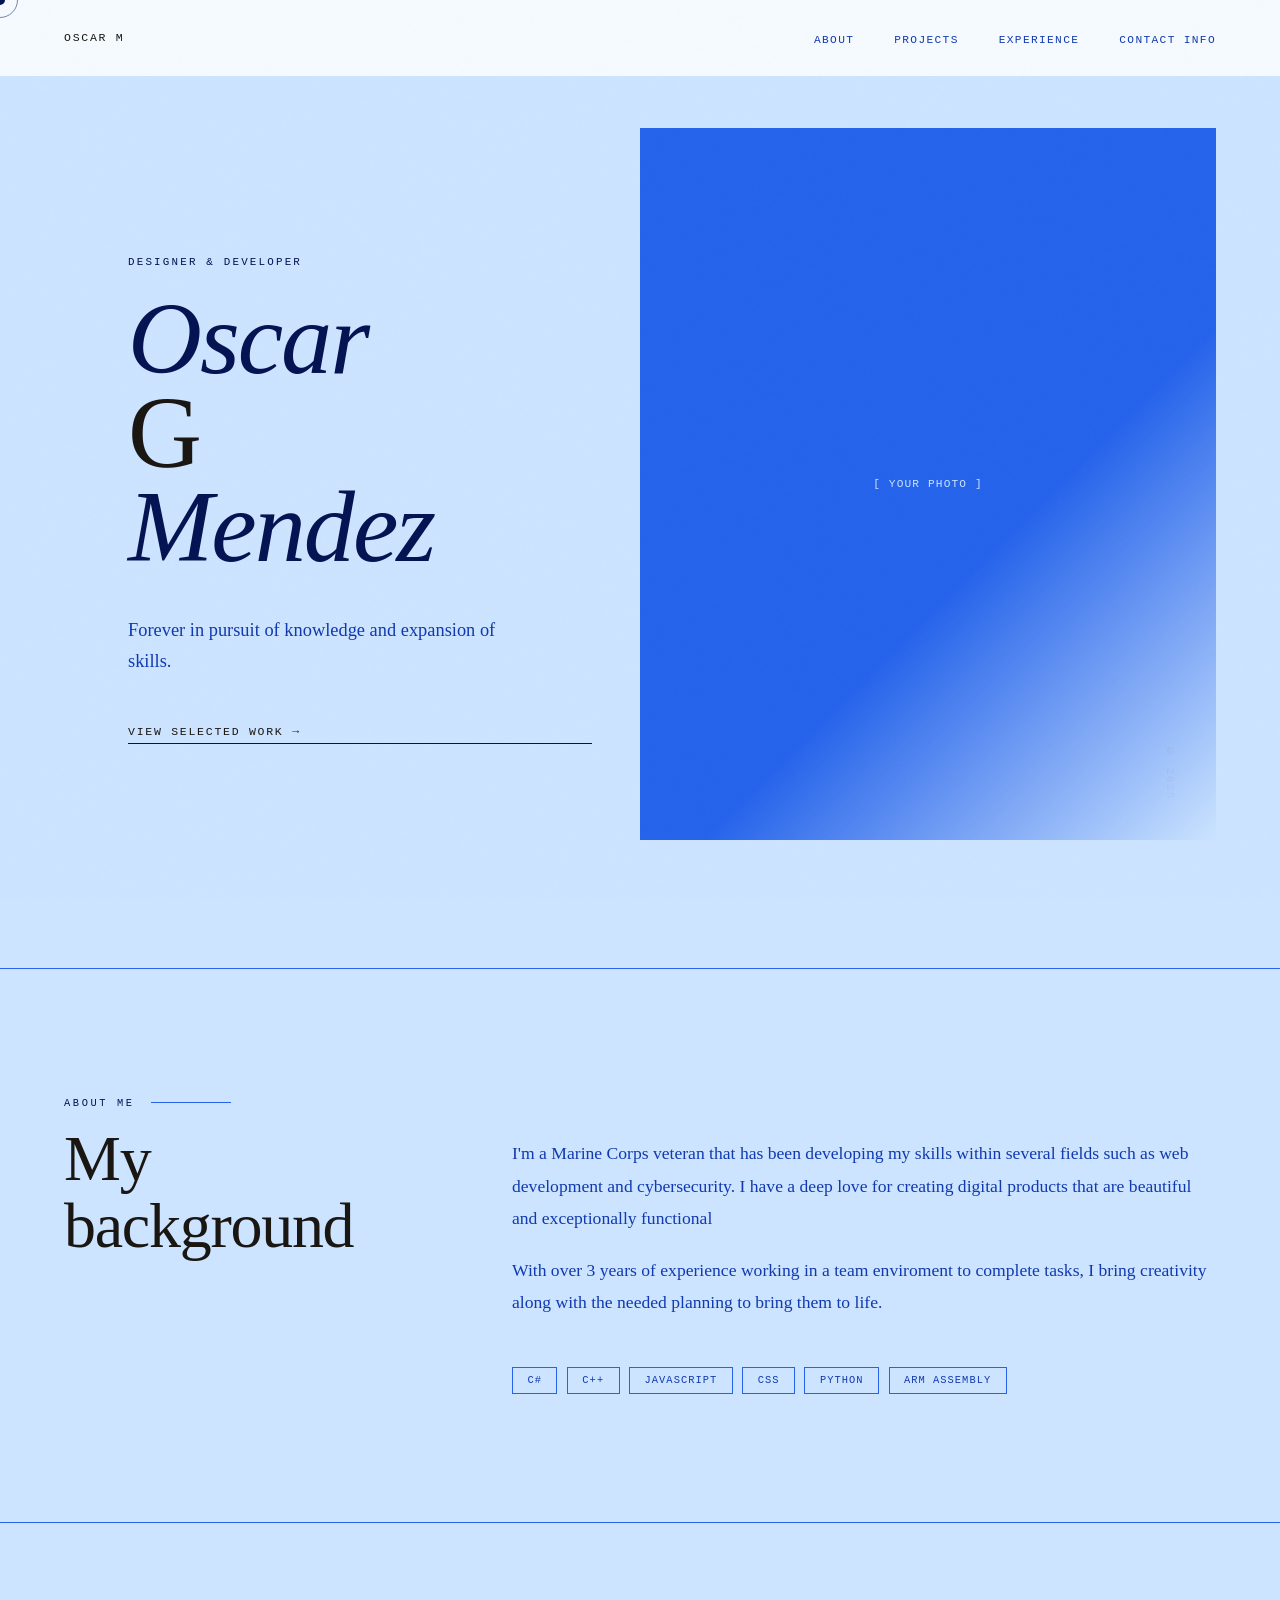
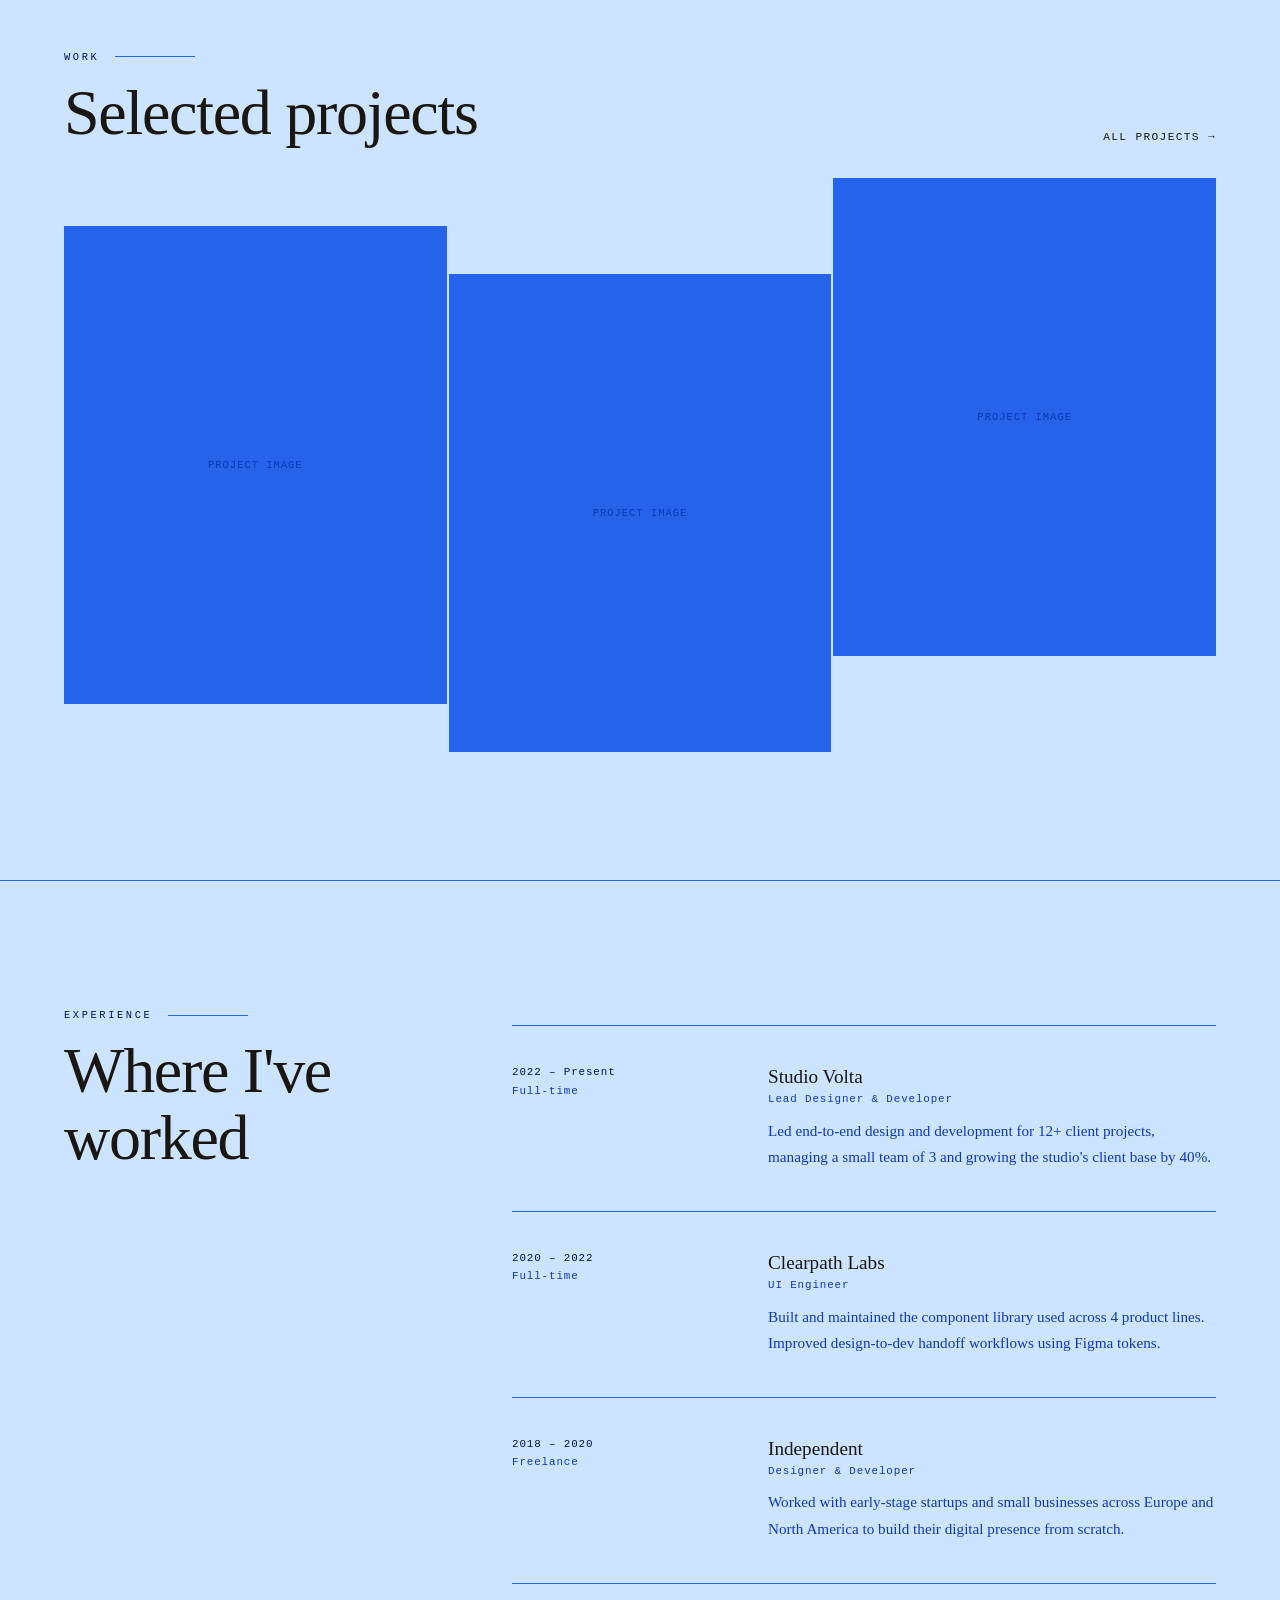
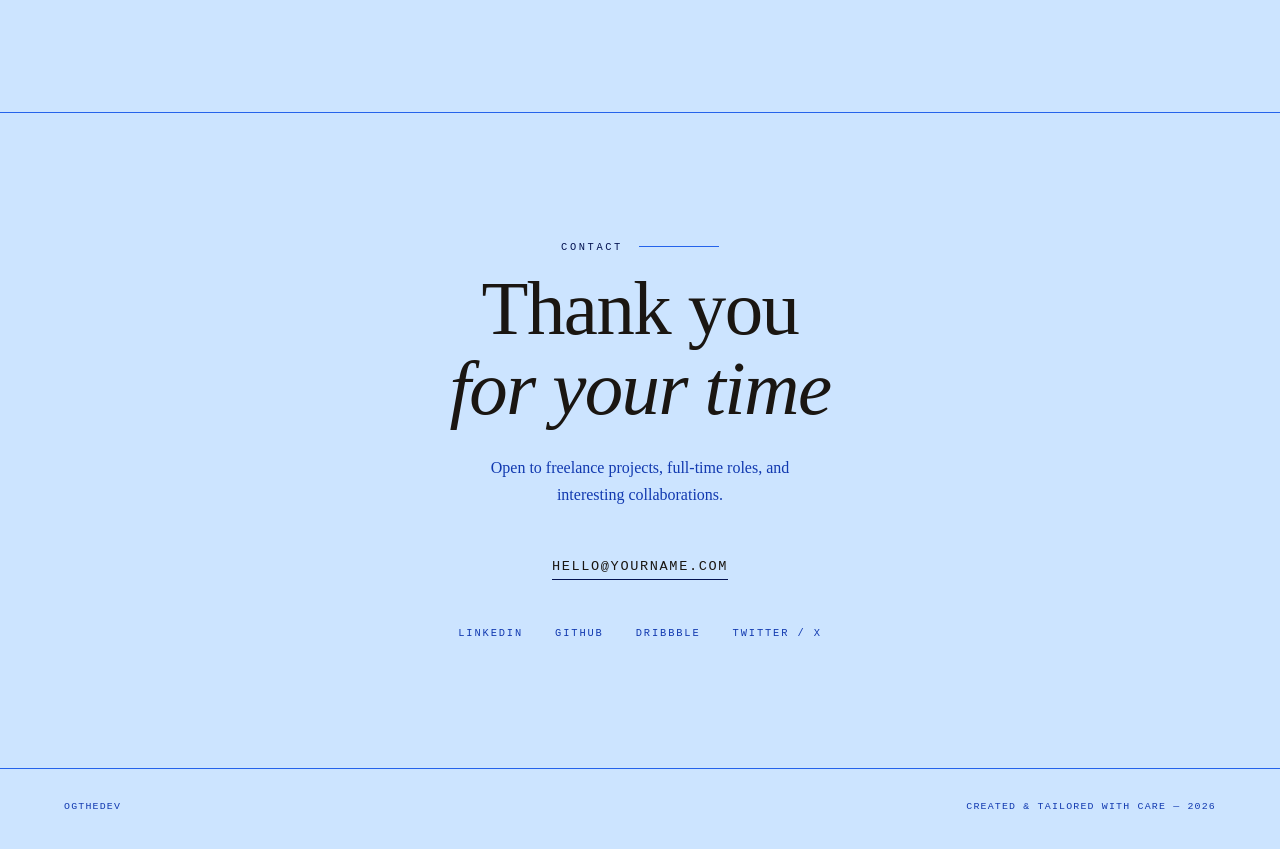
==== commit e5570ec4: "updated html about me section and contact as well as skills" ====
--- a/index.html
+++ b/index.html
@@ -15,9 +15,9 @@
     <a class="nav-logo" href="#">Oscar M</a>
     <ul class="nav-links">
       <li><a href="#about">About</a></li>
-      <li><a href="#work">Work</a></li>
+      <li><a href="#work">Projects</a></li>
       <li><a href="#experience">Experience</a></li>
-      <li><a href="#contact">Contact</a></li>
+      <li><a href="#contact">Contact Info</a></li>
     </ul>
   </nav>
 
@@ -25,9 +25,9 @@
   <section id="hero">
     <div class="hero-left">
       <p class="hero-eyebrow">Designer &amp; Developer</p>
-      <h1 class="hero-name">Your<br /><em>Name</em></h1>
+      <h1 class="hero-name"><em>Oscar</em><br />G<br /><em>Mendez</em></h1>
       <p class="hero-tagline">
-        Crafting digital experiences where thoughtful design meets precise engineering. Based in San Francisco.
+        Forever in pursuit of knowledge and expansion of skills.
       </p>
       <a href="#work" class="hero-cta">View Selected Work →</a>
     </div>
@@ -40,24 +40,23 @@
   <!-- ABOUT -->
   <section id="about">
     <div>
-      <p class="section-label">About</p>
-      <h2 class="section-title reveal">A little about me</h2>
+      <p class="section-label">About Me</p>
+      <h2 class="section-title reveal">My background</h2>
     </div>
     <div class="reveal">
       <div class="about-bio">
-        <p>I'm a multidisciplinary designer and developer with a passion for creating digital products that are both beautiful and functional. I believe great design is invisible — it guides users intuitively while leaving a lasting impression.</p>
-        <p>With over 5 years of experience working with startups and agencies alike, I bring ideas from concept to production with care at every step.</p>
+        <p>I'm a Marine Corps veteran that has been developing my skills within several fields such as web development and cybersecurity. 
+          I have a deep love for creating digital products that are beautiful and exceptionally functional</p>
+        <p>With over 3 years of experience working in a team enviroment to complete tasks,
+           I bring creativity along with the needed planning to bring them to life.</p>
       </div>
       <div class="skills-grid">
-        <span class="skill-tag">UI/UX Design</span>
-        <span class="skill-tag">React</span>
-        <span class="skill-tag">TypeScript</span>
-        <span class="skill-tag">Figma</span>
-        <span class="skill-tag">Node.js</span>
-        <span class="skill-tag">Motion Design</span>
-        <span class="skill-tag">CSS / Tailwind</span>
-        <span class="skill-tag">Brand Identity</span>
-        <span class="skill-tag">Next.js</span>
+        <span class="skill-tag">C#</span>
+        <span class="skill-tag">C++</span>
+        <span class="skill-tag">JavaScript</span>
+        <span class="skill-tag">CSS</span>
+        <span class="skill-tag">Python</span>
+        <span class="skill-tag">Arm Assembly</span>
       </div>
     </div>
   </section>
@@ -144,10 +143,9 @@
 
   <!-- CONTACT -->
   <section id="contact">
-    <p class="contact-bg-text">Hello</p>
     <div class="contact-content reveal">
       <p class="section-label" style="justify-content:center">Contact</p>
-      <h2 class="contact-title">Let's work<br /><em style="font-style:italic;color:var(--rust)">together</em></h2>
+      <h2 class="contact-title">Thank you<br /><em style="font-style:italic;color:var(--rust)">for your time</em></h2>
       <p class="contact-sub">Open to freelance projects, full-time roles, and<br />interesting collaborations.</p>
       <a href="mailto:hello@yourname.com" class="contact-email">hello@yourname.com</a>
       <ul class="social-links">
@@ -161,8 +159,8 @@
 
   <!-- FOOTER -->
   <footer>
-    <span>Your Name — Portfolio</span>
-    <span>Designed &amp; Built with care — 2025</span>
+    <span>OGTHEDEV</span>
+    <span>Created &amp; tailored with care — 2026</span>
   </footer>
 
   <script>
--- a/Style.css
+++ b/Style.css
@@ -1,11 +1,12 @@
 *, *::before, *::after { box-sizing: border-box; margin: 0; padding: 0; }
 
     :root {
-      --cream: #f5f0e8;
+      --white: #fff;
+      --ice: #cce4ff;
       --ink: #1a1612;
-      --rust: #b84c2a;
-      --sand: #d9cdb8;
-      --muted: #7a7060;
+      --midnight: #041352;
+      --electric: #2563eb;
+      --saphire: #1139b0;
       --font-display: 'Cormorant Garamond', Georgia, serif;
       --font-mono: 'DM Mono', monospace;
     }
@@ -13,7 +14,7 @@
     html { scroll-behavior: smooth; }
 
     body {
-      background: var(--cream);
+      background: var(--ice);
       color: var(--ink);
       font-family: var(--font-display);
       font-weight: 300;
@@ -24,7 +25,7 @@
     /* Custom cursor */
     .cursor {
       width: 10px; height: 10px;
-      background: var(--rust);
+      background: var(--midnight);
       border-radius: 50%;
       position: fixed;
       pointer-events: none;
@@ -34,7 +35,7 @@
     }
     .cursor-ring {
       width: 36px; height: 36px;
-      border: 1px solid var(--rust);
+      border: 1px solid var(--midnight);
       border-radius: 50%;
       position: fixed;
       pointer-events: none;
@@ -61,7 +62,7 @@
       display: flex; justify-content: space-between; align-items: center;
       padding: 1.8rem 4rem;
       z-index: 100;
-      mix-blend-mode: multiply;
+      background: rgba(255, 255, 255, 0.8);
     }
     .nav-logo {
       font-family: var(--font-mono);
@@ -77,11 +78,11 @@
       font-size: 0.7rem;
       letter-spacing: 0.12em;
       text-transform: uppercase;
-      color: var(--muted);
+      color: var(--saphire);
       text-decoration: none;
       transition: color 0.2s;
     }
-    .nav-links a:hover { color: var(--rust); }
+    .nav-links a:hover { color: var(--midnight); }
 
     /* ─── HERO ─── */
     #hero {
@@ -103,7 +104,7 @@
       font-size: 0.68rem;
       letter-spacing: 0.2em;
       text-transform: uppercase;
-      color: var(--rust);
+      color: var(--midnight);
       margin-bottom: 1.5rem;
       opacity: 0;
       animation: fadeUp 0.9s 0.3s forwards;
@@ -119,13 +120,13 @@
     }
     .hero-name em {
       font-style: italic;
-      color: var(--rust);
+      color: var(--midnight);
     }
     .hero-tagline {
       margin-top: 2.5rem;
       font-size: 1.15rem;
       line-height: 1.7;
-      color: var(--muted);
+      color: var(--saphire);
       max-width: 380px;
       opacity: 0;
       animation: fadeUp 0.9s 0.8s forwards;
@@ -141,22 +142,22 @@
       text-transform: uppercase;
       color: var(--ink);
       text-decoration: none;
-      border-bottom: 1px solid var(--rust);
+      border-bottom: 1px solid var(--midnight);
       padding-bottom: 0.3rem;
       opacity: 0;
       animation: fadeUp 0.9s 1s forwards;
       transition: color 0.2s, gap 0.2s;
     }
-    .hero-cta:hover { color: var(--rust); gap: 1.2rem; }
+    .hero-cta:hover { color: var(--midnight); gap: 1.2rem; }
     .hero-right {
       position: relative;
       overflow: hidden;
-      background: var(--sand);
+      background: var(--electric);
     }
     .hero-right::after {
       content: '';
       position: absolute; inset: 0;
-      background: linear-gradient(135deg, transparent 60%, var(--cream) 100%);
+      background: linear-gradient(135deg, transparent 60%, var(--ice) 100%);
     }
     .hero-number {
       position: absolute;
@@ -164,7 +165,7 @@
       font-family: var(--font-mono);
       font-size: 0.65rem;
       letter-spacing: 0.18em;
-      color: var(--muted);
+      color: var(--saphire);
       writing-mode: vertical-lr;
       opacity: 0;
       animation: fadeIn 1s 1.2s forwards;
@@ -176,7 +177,7 @@
       font-size: 0.7rem;
       letter-spacing: 0.1em;
       text-transform: uppercase;
-      color: var(--muted);
+      color: var(--ice);
     }
 
     /* ─── SECTION SHARED ─── */
@@ -186,7 +187,7 @@
       font-size: 0.65rem;
       letter-spacing: 0.25em;
       text-transform: uppercase;
-      color: var(--rust);
+      color: var(--midnight);
       margin-bottom: 1rem;
       display: flex; align-items: center; gap: 1rem;
     }
@@ -194,7 +195,7 @@
       content: '';
       flex: 1;
       height: 1px;
-      background: var(--sand);
+      background: var(--electric);
       max-width: 80px;
     }
     .section-title {
@@ -210,13 +211,13 @@
       grid-template-columns: 1fr 2fr;
       gap: 6rem;
       align-items: start;
-      border-top: 1px solid var(--sand);
+      border-top: 1px solid var(--electric);
     }
     .about-bio {
       margin-top: 2.5rem;
       font-size: 1.1rem;
       line-height: 1.85;
-      color: var(--muted);
+      color: var(--saphire);
     }
     .about-bio p + p { margin-top: 1.2rem; }
     .skills-grid {
@@ -231,14 +232,14 @@
       letter-spacing: 0.1em;
       text-transform: uppercase;
       padding: 0.4rem 0.9rem;
-      border: 1px solid var(--sand);
-      color: var(--muted);
+      border: 1px solid var(--electric);
+      color: var(--saphire);
       transition: border-color 0.2s, color 0.2s;
     }
-    .skill-tag:hover { border-color: var(--rust); color: var(--rust); }
+    .skill-tag:hover { border-color: var(--midnight); color: var(--midnight); }
 
     /* ─── WORK ─── */
-    #work { border-top: 1px solid var(--sand); }
+    #work { border-top: 1px solid var(--electric); }
     .work-header { display: flex; justify-content: space-between; align-items: flex-end; margin-bottom: 5rem; }
     .projects-grid {
       display: grid;
@@ -248,7 +249,7 @@
     .project-card {
       position: relative;
       overflow: hidden;
-      background: var(--sand);
+      background: var(--electric);
       aspect-ratio: 4/5;
       cursor: none;
     }
@@ -261,7 +262,7 @@
       font-size: 0.65rem;
       text-transform: uppercase;
       letter-spacing: 0.1em;
-      color: var(--muted);
+      color: var(--saphire);
       transition: transform 0.6s cubic-bezier(0.25,0.46,0.45,0.94);
     }
     .project-card:hover .project-img-placeholder { transform: scale(1.04); }
@@ -281,26 +282,26 @@
       font-size: 0.6rem;
       letter-spacing: 0.2em;
       text-transform: uppercase;
-      color: var(--rust);
+      color: var(--midnight);
       margin-bottom: 0.5rem;
     }
     .project-name {
       font-size: 1.4rem;
       font-weight: 300;
-      color: var(--cream);
+      color: var(--ice);
       line-height: 1.2;
     }
     .project-arrow {
       margin-top: 1rem;
       font-family: var(--font-mono);
       font-size: 0.65rem;
-      color: var(--sand);
+      color: var(--electric);
       letter-spacing: 0.1em;
     }
 
     /* ─── EXPERIENCE ─── */
     #experience {
-      border-top: 1px solid var(--sand);
+      border-top: 1px solid var(--electric);
       display: grid;
       grid-template-columns: 1fr 2fr;
       gap: 6rem;
@@ -308,22 +309,22 @@
     .exp-list { margin-top: 1rem; }
     .exp-item {
       padding: 2.5rem 0;
-      border-bottom: 1px solid var(--sand);
+      border-bottom: 1px solid var(--electric);
       display: grid;
       grid-template-columns: 1fr 2fr;
       gap: 2rem;
       transition: background 0.2s;
     }
-    .exp-item:first-child { border-top: 1px solid var(--sand); }
-    .exp-meta { font-family: var(--font-mono); font-size: 0.68rem; letter-spacing: 0.08em; color: var(--muted); }
-    .exp-year { color: var(--rust); margin-bottom: 0.4rem; }
+    .exp-item:first-child { border-top: 1px solid var(--electric); }
+    .exp-meta { font-family: var(--font-mono); font-size: 0.68rem; letter-spacing: 0.08em; color: var(--saphire); }
+    .exp-year { color: var(--midnight); margin-bottom: 0.4rem; }
     .exp-company { font-size: 1.2rem; font-weight: 400; margin-bottom: 0.3rem; }
-    .exp-role { font-family: var(--font-mono); font-size: 0.68rem; letter-spacing: 0.08em; color: var(--muted); }
-    .exp-desc { margin-top: 0.8rem; font-size: 0.95rem; line-height: 1.75; color: var(--muted); }
+    .exp-role { font-family: var(--font-mono); font-size: 0.68rem; letter-spacing: 0.08em; color: var(--saphire); }
+    .exp-desc { margin-top: 0.8rem; font-size: 0.95rem; line-height: 1.75; color: var(--saphire); }
 
     /* ─── CONTACT ─── */
     #contact {
-      border-top: 1px solid var(--sand);
+      border-top: 1px solid var(--electric);
       min-height: 60vh;
       display: flex;
       flex-direction: column;
@@ -337,7 +338,7 @@
       position: absolute;
       font-size: clamp(6rem, 18vw, 20rem);
       font-weight: 300;
-      color: var(--sand);
+      color: var(--electric);
       letter-spacing: -0.05em;
       line-height: 1;
       pointer-events: none;
@@ -357,7 +358,7 @@
     }
     .contact-sub {
       font-size: 1rem;
-      color: var(--muted);
+      color: var(--saphire);
       margin-bottom: 3rem;
       line-height: 1.7;
     }
@@ -368,11 +369,11 @@
       text-transform: uppercase;
       color: var(--ink);
       text-decoration: none;
-      border-bottom: 1px solid var(--rust);
+      border-bottom: 1px solid var(--midnight);
       padding-bottom: 0.3rem;
       transition: color 0.2s;
     }
-    .contact-email:hover { color: var(--rust); }
+    .contact-email:hover { color: var(--midnight); }
     .social-links {
       margin-top: 3rem;
       display: flex;
@@ -385,15 +386,15 @@
       font-size: 0.65rem;
       letter-spacing: 0.18em;
       text-transform: uppercase;
-      color: var(--muted);
+      color: var(--saphire);
       text-decoration: none;
       transition: color 0.2s;
     }
-    .social-links a:hover { color: var(--rust); }
+    .social-links a:hover { color: var(--midnight); }
 
     /* ─── FOOTER ─── */
     footer {
-      border-top: 1px solid var(--sand);
+      border-top: 1px solid var(--electric);
       padding: 2rem 4rem;
       display: flex;
       justify-content: space-between;
@@ -404,7 +405,7 @@
       font-size: 0.62rem;
       letter-spacing: 0.12em;
       text-transform: uppercase;
-      color: var(--muted);
+      color: var(--saphire);
     }
 
     /* ─── ANIMATIONS ─── */
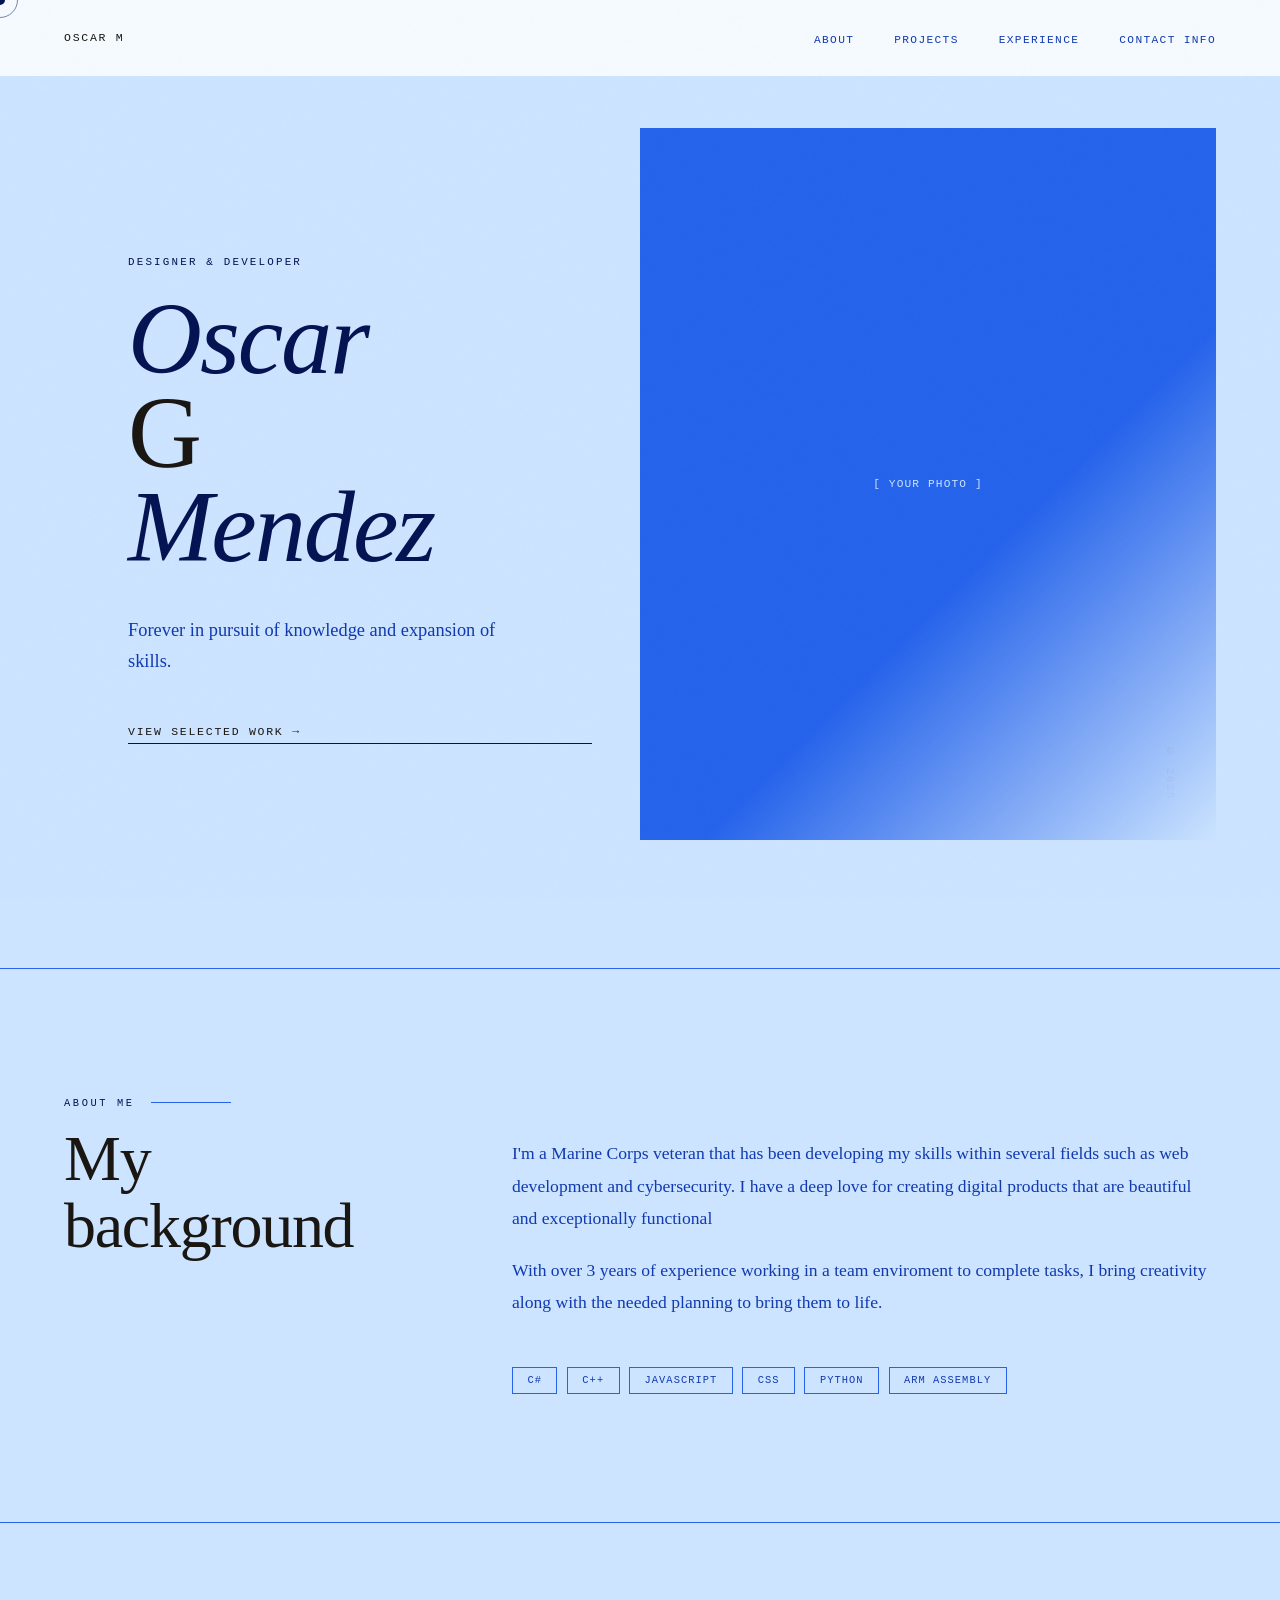
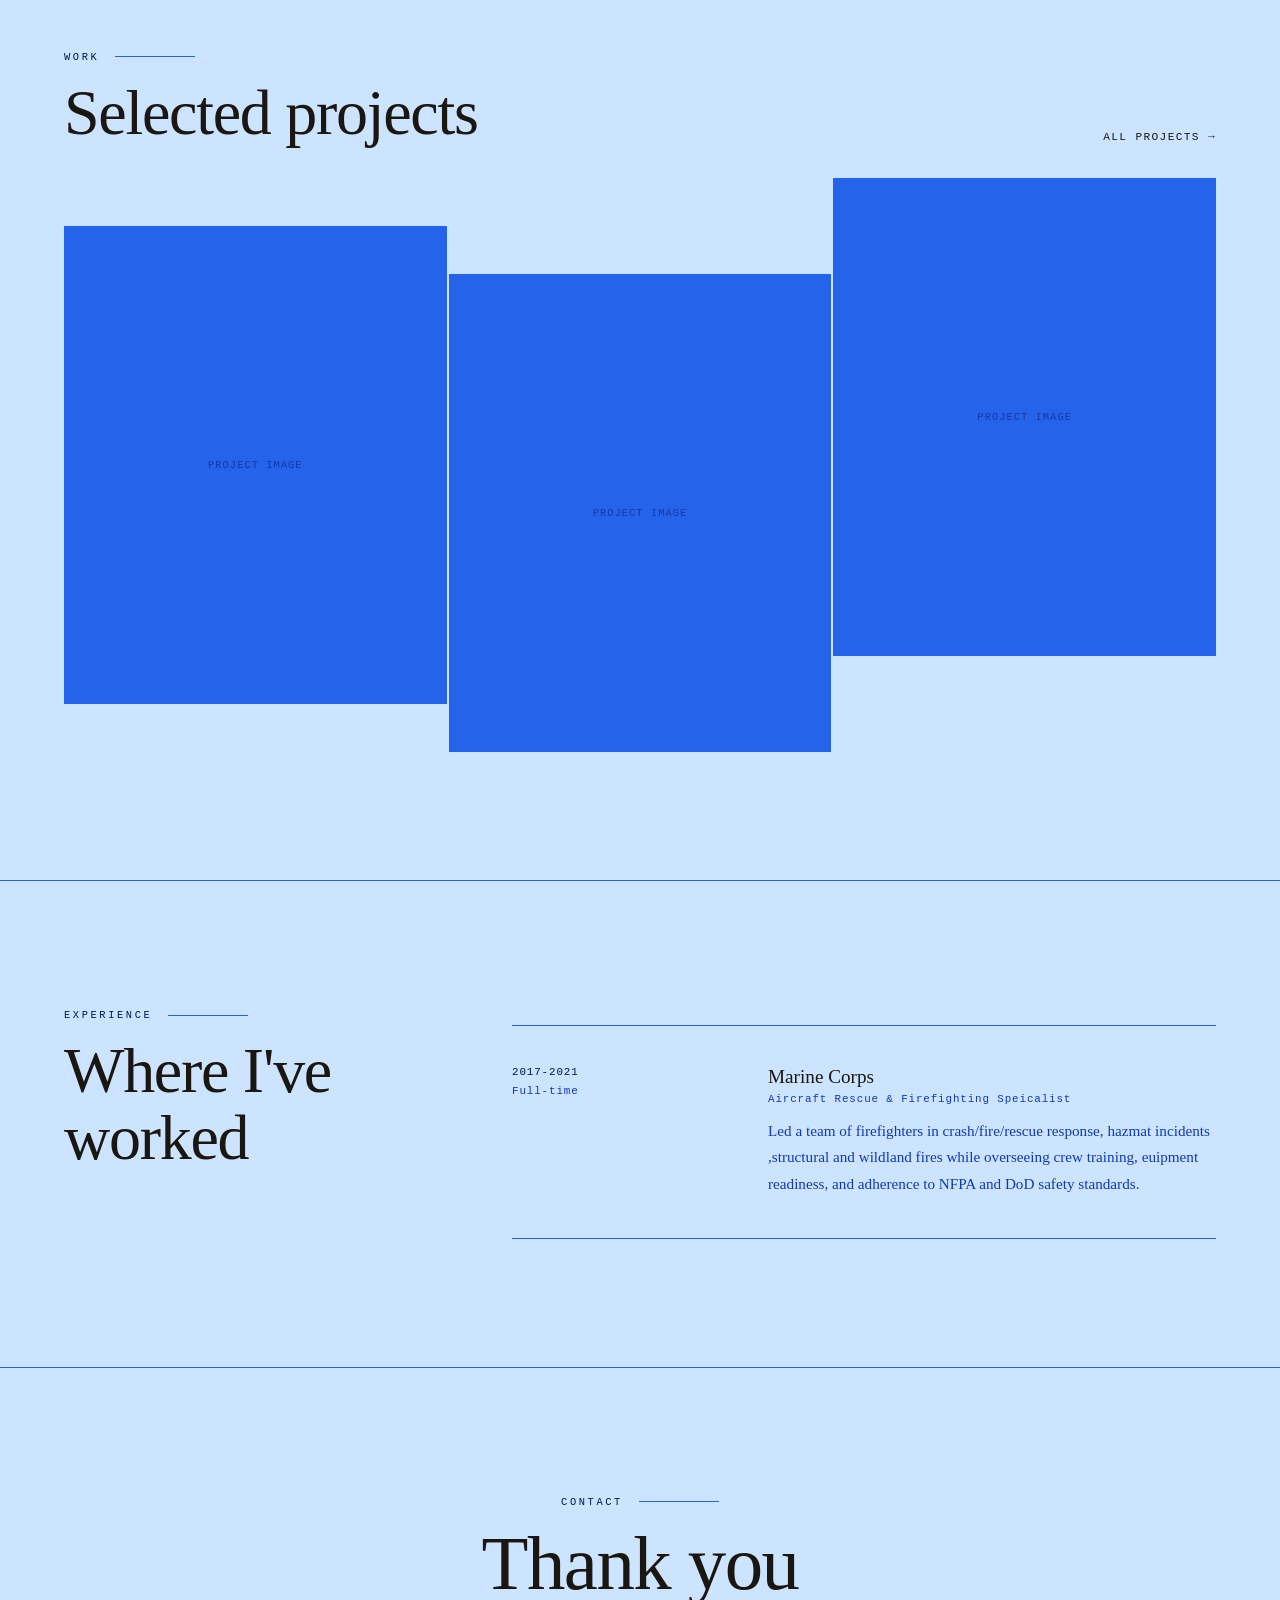
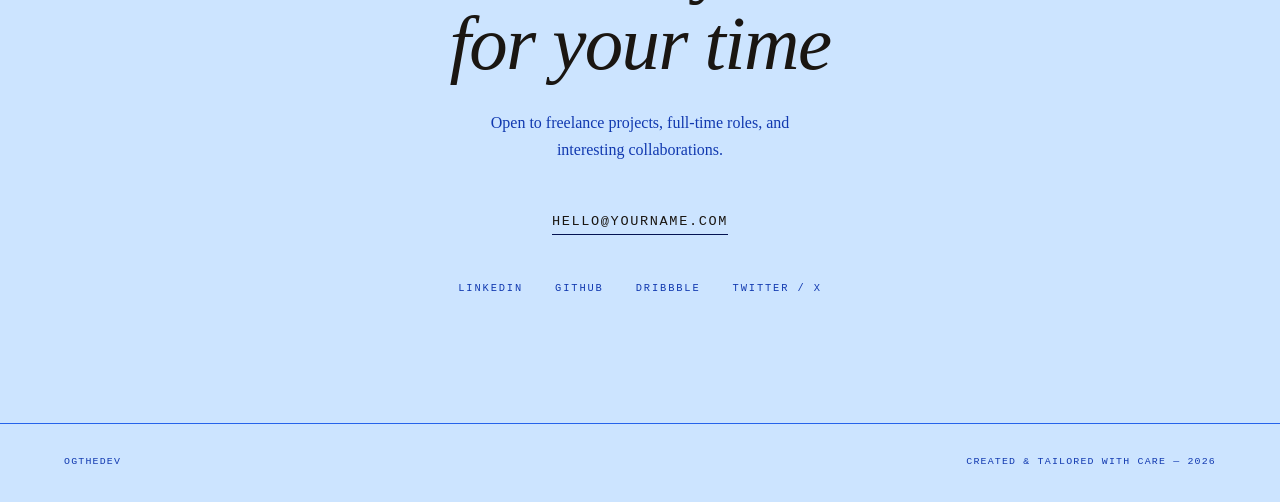
==== commit 7dd21a6e: "updated work information" ====
--- a/index.html
+++ b/index.html
@@ -107,35 +107,15 @@
     <div class="exp-list">
       <div class="exp-item reveal">
         <div>
-          <p class="exp-meta exp-year">2022 – Present</p>
+          <p class="exp-meta exp-year">2017-2021</p>
           <p class="exp-meta">Full-time</p>
         </div>
         <div>
-          <p class="exp-company">Studio Volta</p>
-          <p class="exp-role">Lead Designer &amp; Developer</p>
-          <p class="exp-desc">Led end-to-end design and development for 12+ client projects, managing a small team of 3 and growing the studio's client base by 40%.</p>
-        </div>
-      </div>
-      <div class="exp-item reveal">
-        <div>
-          <p class="exp-meta exp-year">2020 – 2022</p>
-          <p class="exp-meta">Full-time</p>
-        </div>
-        <div>
-          <p class="exp-company">Clearpath Labs</p>
-          <p class="exp-role">UI Engineer</p>
-          <p class="exp-desc">Built and maintained the component library used across 4 product lines. Improved design-to-dev handoff workflows using Figma tokens.</p>
-        </div>
-      </div>
-      <div class="exp-item reveal">
-        <div>
-          <p class="exp-meta exp-year">2018 – 2020</p>
-          <p class="exp-meta">Freelance</p>
-        </div>
-        <div>
-          <p class="exp-company">Independent</p>
-          <p class="exp-role">Designer &amp; Developer</p>
-          <p class="exp-desc">Worked with early-stage startups and small businesses across Europe and North America to build their digital presence from scratch.</p>
+          <p class="exp-company">Marine Corps</p>
+          <p class="exp-role">Aircraft Rescue & Firefighting Speicalist</p>
+          <p class="exp-desc">Led a team of firefighters in crash/fire/rescue response, hazmat incidents
+            ,structural and wildland fires while overseeing crew training, euipment readiness, and adherence to NFPA and DoD safety standards.
+          </p>
         </div>
       </div>
     </div>
